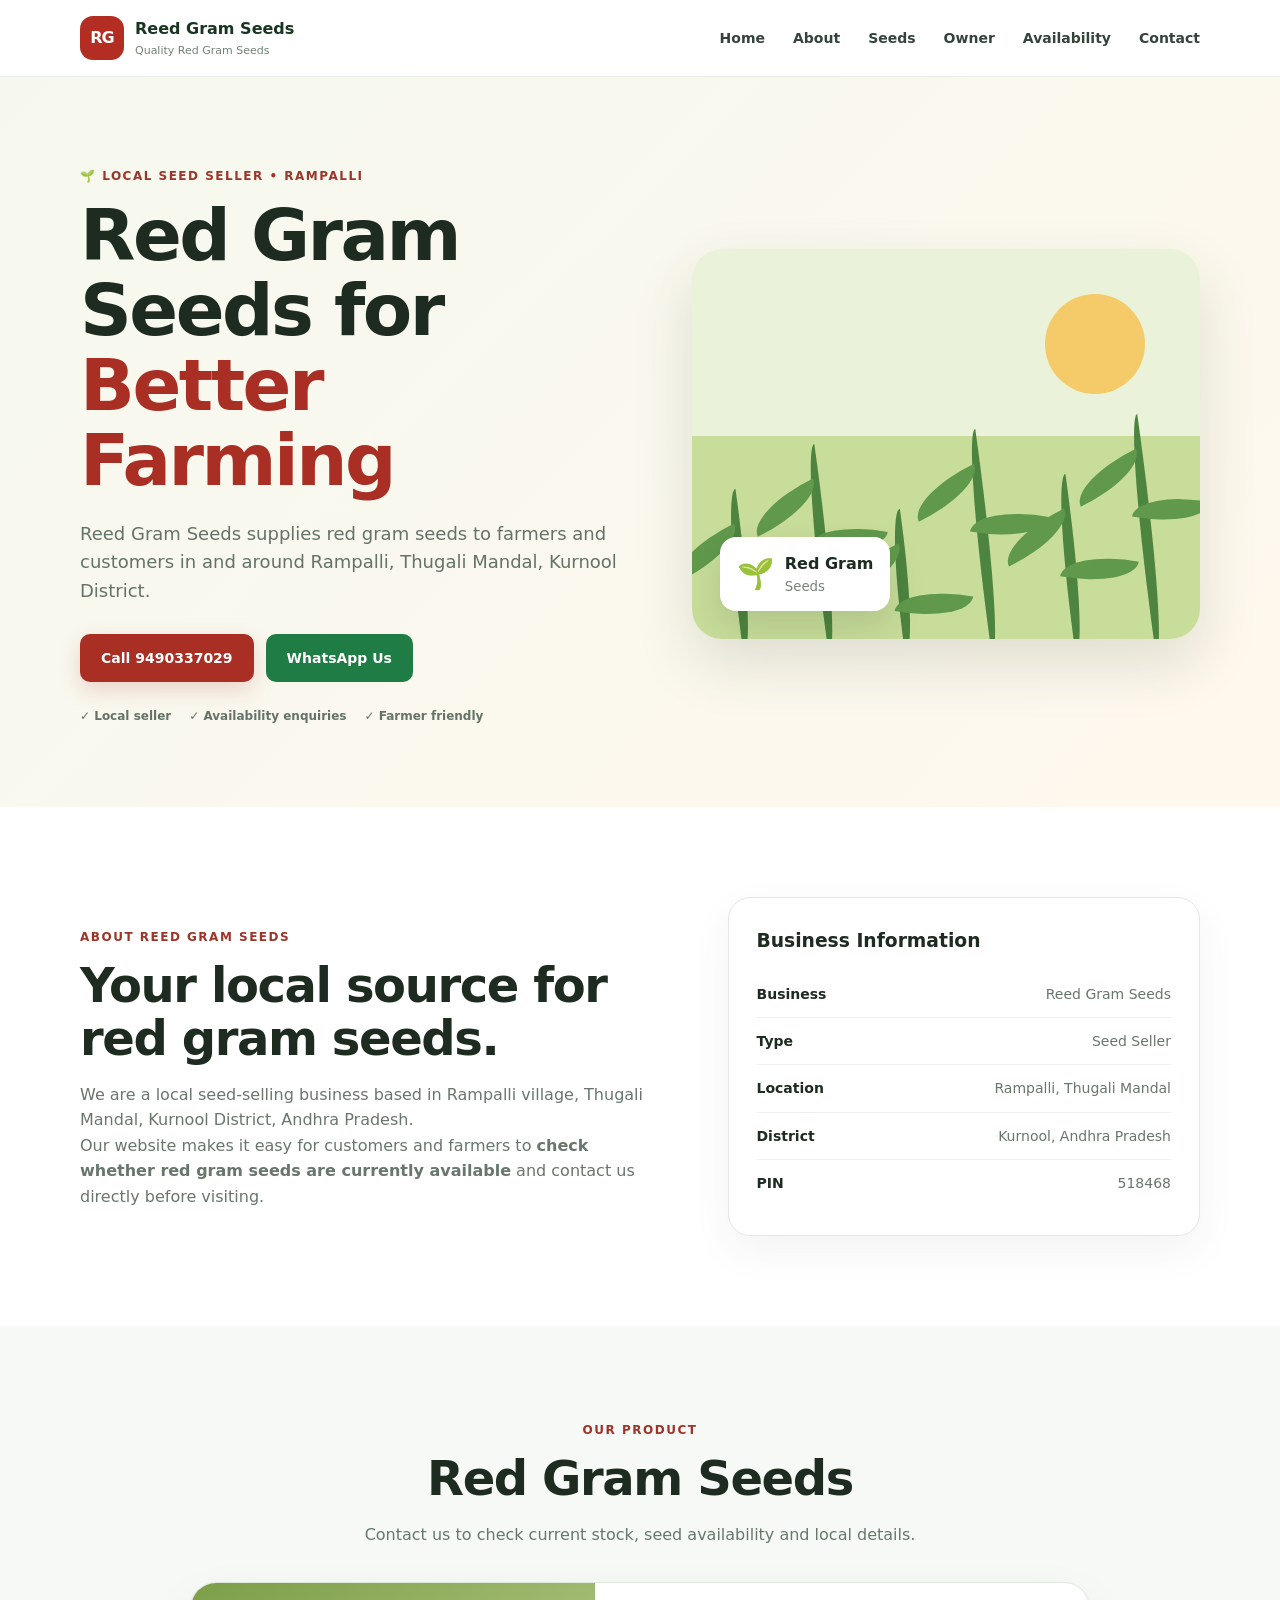
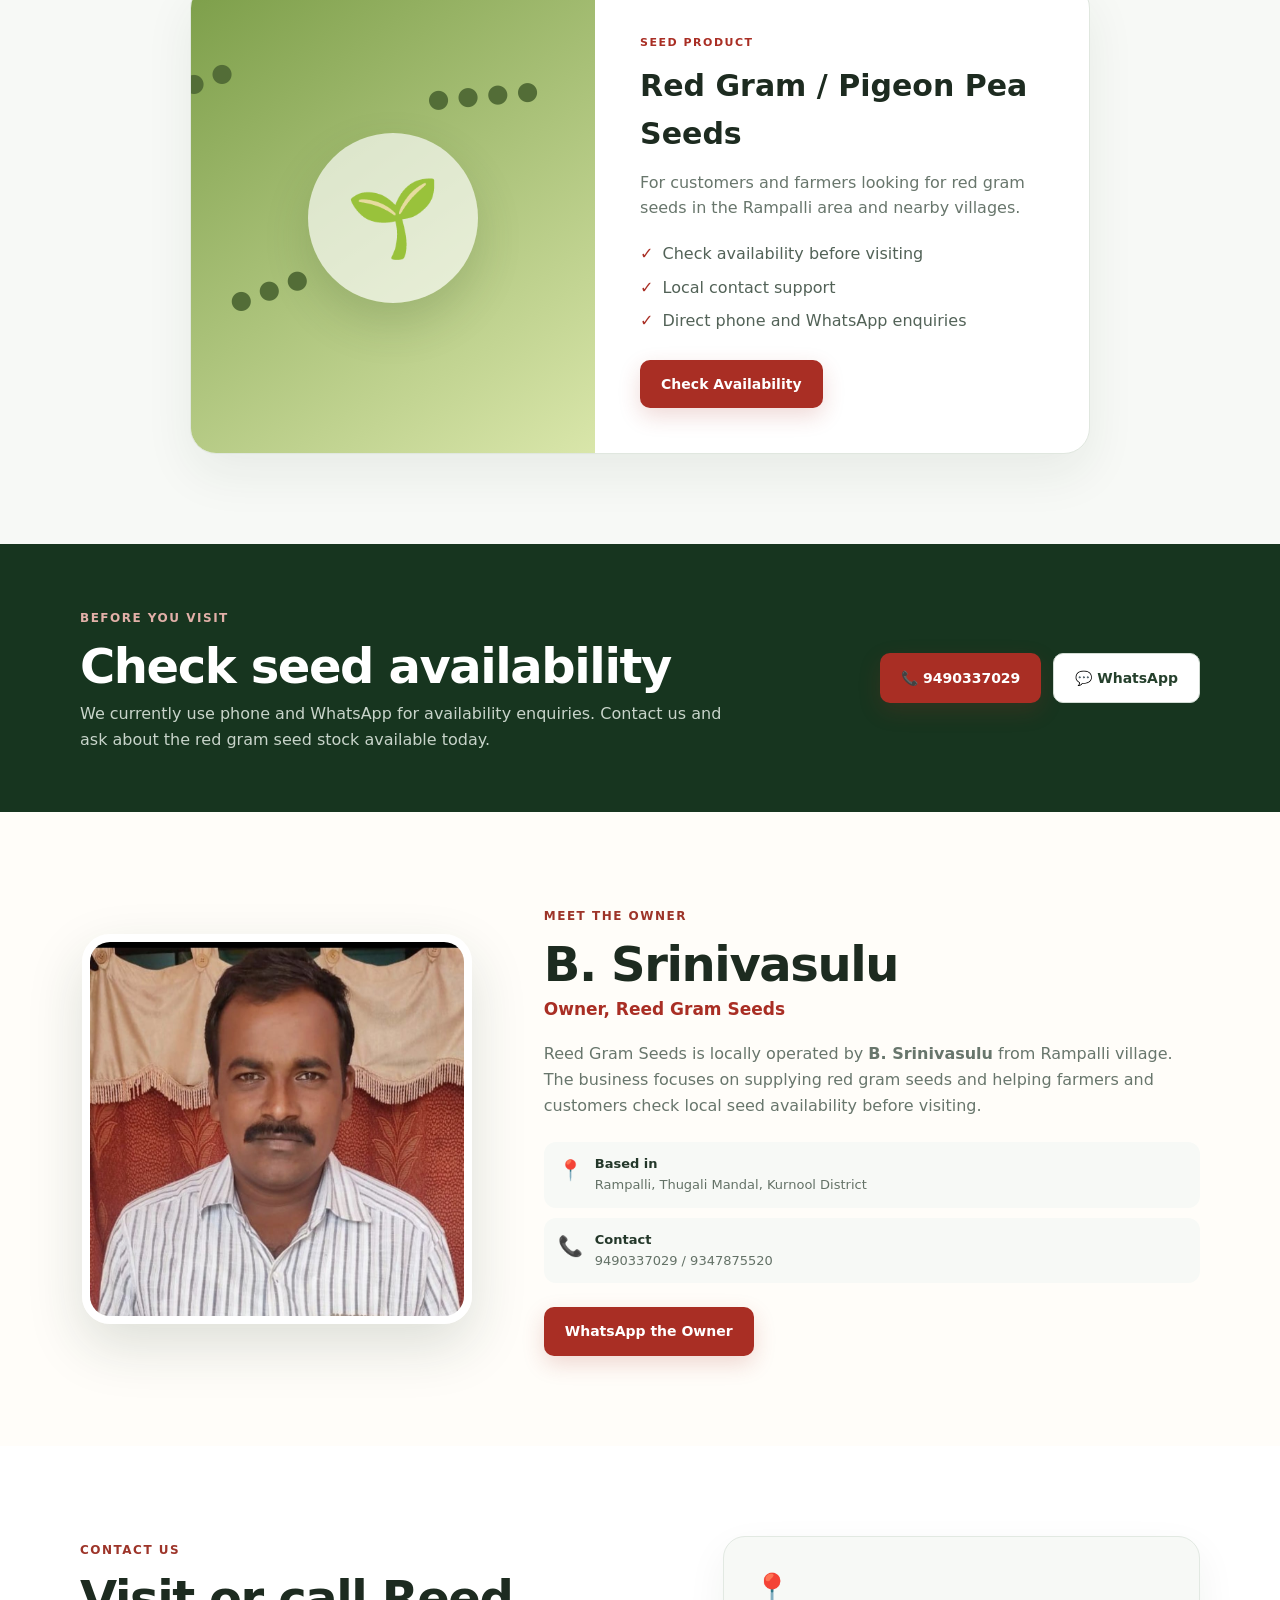
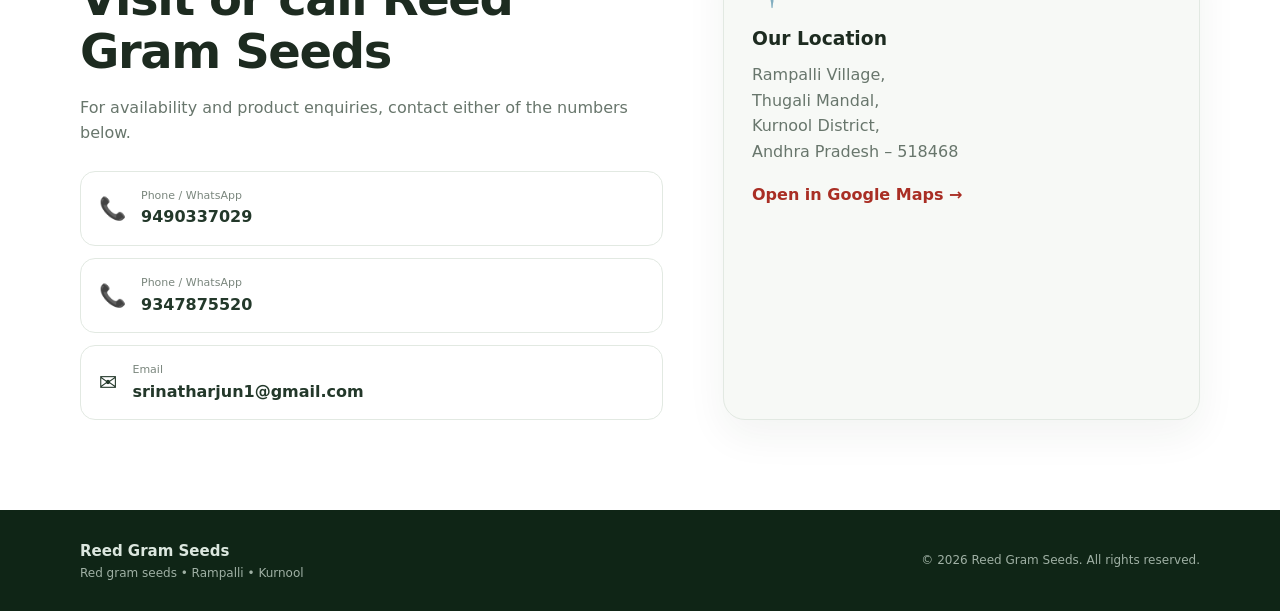
==== index.html @ 47453be3 "Initial commit: Reed Gram Seeds website with owner profile and contact details" ====
<!DOCTYPE html>
<html lang="en">
<head>
  <meta charset="UTF-8">
  <meta name="viewport" content="width=device-width, initial-scale=1.0">
  <meta name="description" content="Reed Gram Seeds - Red gram seed seller in Rampalli, Thugali Mandal, Kurnool District, Andhra Pradesh. Check seed availability and contact us.">
  <title>Reed Gram Seeds | Red Gram Seeds</title>
  <link rel="stylesheet" href="style.css">
</head>
<body>
  <header class="header">
    <div class="container nav">
      <a class="brand" href="#home" aria-label="Reed Gram Seeds home">
        <span class="brand-mark">RG</span>
        <span><strong>Reed Gram Seeds</strong><small>Quality Red Gram Seeds</small></span>
      </a>
      <button class="menu" aria-label="Open menu">☰</button>
      <nav>
        <a href="#home">Home</a>
        <a href="#about">About</a>
        <a href="#product">Seeds</a>
        <a href="#owner">Owner</a>
        <a href="#availability">Availability</a>
        <a href="#contact">Contact</a>
      </nav>
    </div>
  </header>

  <main>
    <section id="home" class="hero">
      <div class="container hero-grid">
        <div class="hero-copy">
          <span class="eyebrow">🌱 Local Seed Seller • Rampalli</span>
          <h1>Red Gram Seeds for <span>Better Farming</span></h1>
          <p>Reed Gram Seeds supplies red gram seeds to farmers and customers in and around Rampalli, Thugali Mandal, Kurnool District.</p>
          <div class="actions">
            <a class="btn primary" href="tel:+919490337029">Call 9490337029</a>
            <a class="btn whatsapp" href="https://wa.me/919490337029?text=Hello%20Reed%20Gram%20Seeds%2C%20I%20want%20to%20check%20red%20gram%20seed%20availability." target="_blank" rel="noopener">WhatsApp Us</a>
          </div>
          <div class="trust-row">
            <span>✓ Local seller</span>
            <span>✓ Availability enquiries</span>
            <span>✓ Farmer friendly</span>
          </div>
        </div>
        <div class="hero-art" aria-label="Red gram crop illustration">
          <div class="sun"></div>
          <div class="field">
            <span class="plant p1"></span><span class="plant p2"></span><span class="plant p3"></span>
            <span class="plant p4"></span><span class="plant p5"></span><span class="plant p6"></span>
          </div>
          <div class="seed-card">
            <span>🌱</span>
            <div><strong>Red Gram</strong><small>Seeds</small></div>
          </div>
        </div>
      </div>
    </section>

    <section id="about" class="section">
      <div class="container two-col">
        <div>
          <span class="eyebrow">About Reed Gram Seeds</span>
          <h2>Your local source for red gram seeds.</h2>
          <p>We are a local seed-selling business based in Rampalli village, Thugali Mandal, Kurnool District, Andhra Pradesh.</p>
          <p>Our website makes it easy for customers and farmers to <strong>check whether red gram seeds are currently available</strong> and contact us directly before visiting.</p>
        </div>
        <div class="info-card">
          <h3>Business Information</h3>
          <div class="info-line"><b>Business</b><span>Reed Gram Seeds</span></div>
          <div class="info-line"><b>Type</b><span>Seed Seller</span></div>
          <div class="info-line"><b>Location</b><span>Rampalli, Thugali Mandal</span></div>
          <div class="info-line"><b>District</b><span>Kurnool, Andhra Pradesh</span></div>
          <div class="info-line"><b>PIN</b><span>518468</span></div>
        </div>
      </div>
    </section>

    <section id="product" class="section light">
      <div class="container">
        <div class="section-heading">
          <span class="eyebrow">Our Product</span>
          <h2>Red Gram Seeds</h2>
          <p>Contact us to check current stock, seed availability and local details.</p>
        </div>
        <div class="product-card">
          <div class="product-visual">
            <div class="pods"><span>● ● ●</span><span>● ● ● ●</span><span>● ● ●</span></div>
            <div class="seed-orb">🌱</div>
          </div>
          <div class="product-copy">
            <span class="tag">SEED PRODUCT</span>
            <h3>Red Gram / Pigeon Pea Seeds</h3>
            <p>For customers and farmers looking for red gram seeds in the Rampalli area and nearby villages.</p>
            <ul>
              <li>Check availability before visiting</li>
              <li>Local contact support</li>
              <li>Direct phone and WhatsApp enquiries</li>
            </ul>
            <a class="btn primary" href="#availability">Check Availability</a>
          </div>
        </div>
      </div>
    </section>

    <section id="availability" class="section availability">
      <div class="container availability-box">
        <div>
          <span class="eyebrow">Before You Visit</span>
          <h2>Check seed availability</h2>
          <p>We currently use phone and WhatsApp for availability enquiries. Contact us and ask about the red gram seed stock available today.</p>
        </div>
        <div class="availability-actions">
          <a class="btn primary" href="tel:+919490337029">📞 9490337029</a>
          <a class="btn outline" href="https://wa.me/919490337029?text=Hello%20Reed%20Gram%20Seeds%2C%20please%20tell%20me%20the%20current%20red%20gram%20seed%20availability." target="_blank" rel="noopener">💬 WhatsApp</a>
        </div>
      </div>
    </section>


    <section id="owner" class="section owner-section">
      <div class="container owner-grid">
        <div class="owner-photo-wrap">
          <img src="owner-b-srinivasulu.jpeg" alt="B. Srinivasulu, Owner of Reed Gram Seeds" class="owner-photo">
        </div>
        <div class="owner-copy">
          <span class="eyebrow">Meet the Owner</span>
          <h2>B. Srinivasulu</h2>
          <h3>Owner, Reed Gram Seeds</h3>
          <p>Reed Gram Seeds is locally operated by <strong>B. Srinivasulu</strong> from Rampalli village. The business focuses on supplying red gram seeds and helping farmers and customers check local seed availability before visiting.</p>
          <div class="owner-details">
            <div><span>📍</span><p><strong>Based in</strong><br>Rampalli, Thugali Mandal, Kurnool District</p></div>
            <div><span>📞</span><p><strong>Contact</strong><br>9490337029 / 9347875520</p></div>
          </div>
          <a class="btn primary" href="https://wa.me/919490337029?text=Hello%20B.%20Srinivasulu%2C%20I%20want%20to%20ask%20about%20red%20gram%20seed%20availability." target="_blank" rel="noopener">WhatsApp the Owner</a>
        </div>
      </div>
    </section>

    <section id="contact" class="section">
      <div class="container contact-grid">
        <div>
          <span class="eyebrow">Contact Us</span>
          <h2>Visit or call Reed Gram Seeds</h2>
          <p>For availability and product enquiries, contact either of the numbers below.</p>
          <div class="contact-list">
            <a href="tel:+919490337029"><span>📞</span><div><small>Phone / WhatsApp</small><strong>9490337029</strong></div></a>
            <a href="tel:+919347875520"><span>📞</span><div><small>Phone / WhatsApp</small><strong>9347875520</strong></div></a>
            <a href="mailto:srinatharjun1@gmail.com"><span>✉️</span><div><small>Email</small><strong>srinatharjun1@gmail.com</strong></div></a>
          </div>
        </div>
        <div class="address-card">
          <div class="map-icon">📍</div>
          <h3>Our Location</h3>
          <p>Rampalli Village,<br>Thugali Mandal,<br>Kurnool District,<br>Andhra Pradesh – 518468</p>
          <a class="text-link" href="https://www.google.com/maps/search/?api=1&query=Rampalli%2C%20Thugali%20Mandal%2C%20Kurnool%2C%20Andhra%20Pradesh%20518468" target="_blank" rel="noopener">Open in Google Maps →</a>
        </div>
      </div>
    </section>
  </main>

  <footer>
    <div class="container footer">
      <div><strong>Reed Gram Seeds</strong><p>Red gram seeds • Rampalli • Kurnool</p></div>
      <p>© <span id="year"></span> Reed Gram Seeds. All rights reserved.</p>
    </div>
  </footer>

  <script src="script.js"></script>
</body>
</html>
---- style.css ----
*{box-sizing:border-box;margin:0;padding:0}html{scroll-behavior:smooth}body{font-family:Inter,system-ui,-apple-system,BlinkMacSystemFont,"Segoe UI",sans-serif;color:#1d2b20;background:#fff;line-height:1.6}.container{width:min(1120px,92%);margin:auto}.header{position:sticky;top:0;z-index:20;background:rgba(255,255,255,.95);backdrop-filter:blur(12px);border-bottom:1px solid #e9eee9}.nav{height:76px;display:flex;align-items:center;justify-content:space-between}.brand{display:flex;gap:11px;align-items:center;text-decoration:none;color:#17351f}.brand-mark{width:44px;height:44px;border-radius:13px;background:#b42d23;color:#fff;display:grid;place-items:center;font-weight:800;letter-spacing:-1px}.brand strong{display:block;font-size:16px}.brand small{display:block;color:#718075;font-size:11px}.nav nav{display:flex;gap:28px}.nav nav a{color:#34443a;text-decoration:none;font-size:14px;font-weight:600}.nav nav a:hover{color:#b42d23}.menu{display:none;border:0;background:none;font-size:25px}.hero{background:linear-gradient(135deg,#f6f8ef,#fff8ed);padding:85px 0 80px;overflow:hidden}.hero-grid{display:grid;grid-template-columns:1.05fr .95fr;gap:50px;align-items:center}.eyebrow{display:inline-block;text-transform:uppercase;letter-spacing:1.5px;font-size:12px;font-weight:800;color:#9d3429;margin-bottom:12px}.hero h1{font-size:clamp(42px,6vw,72px);line-height:1.04;letter-spacing:-2.5px;max-width:700px}.hero h1 span{color:#a92e24}.hero p{font-size:18px;color:#647267;max-width:620px;margin:22px 0 28px}.actions,.availability-actions{display:flex;gap:12px;flex-wrap:wrap}.btn{display:inline-flex;align-items:center;justify-content:center;padding:13px 21px;border-radius:10px;text-decoration:none;font-weight:800;font-size:14px;transition:.2s}.btn:hover{transform:translateY(-2px)}.primary{background:#a92e24;color:white;box-shadow:0 8px 22px rgba(169,46,36,.18)}.whatsapp{background:#207c45;color:#fff}.outline{border:1px solid #d2dbd3;color:#25402c;background:white}.trust-row{display:flex;gap:18px;flex-wrap:wrap;margin-top:25px;color:#647267;font-size:12px;font-weight:700}.hero-art{height:390px;border-radius:30px;background:linear-gradient(#eaf3d9 0 48%,#c8dd9a 48% 100%);position:relative;overflow:hidden;box-shadow:0 25px 60px rgba(42,65,32,.14)}.sun{position:absolute;width:100px;height:100px;border-radius:50%;background:#f5c75d;right:55px;top:45px;opacity:.9}.field{position:absolute;bottom:0;left:0;right:0;height:58%;overflow:hidden}.plant{position:absolute;bottom:-15px;width:15px;height:180px;background:#4d843f;border-radius:100% 0 100% 0;transform:rotate(-8deg)}.plant:before,.plant:after{content:"";position:absolute;width:75px;height:28px;background:#60994c;border-radius:100% 0 100% 0}.plant:before{left:-60px;top:45px;transform:rotate(-18deg)}.plant:after{right:-58px;top:85px;transform:rotate(18deg)}.p1{left:8%;height:165px}.p2{left:24%;height:210px}.p3{left:40%;height:145px}.p4{left:56%;height:225px}.p5{left:73%;height:180px}.p6{left:88%;height:240px}.seed-card{position:absolute;left:28px;bottom:28px;background:#fff;padding:13px 17px;border-radius:16px;display:flex;align-items:center;gap:11px;box-shadow:0 15px 35px rgba(20,45,25,.14)}.seed-card span{font-size:30px}.seed-card strong,.seed-card small{display:block}.seed-card small{color:#77837a}.section{padding:90px 0}.light{background:#f7f9f6}.two-col{display:grid;grid-template-columns:1.1fr .9fr;gap:70px;align-items:center}.section h2{font-size:clamp(32px,4vw,48px);line-height:1.1;letter-spacing:-1.4px;margin-bottom:17px}.section p{color:#68766c}.info-card,.address-card{border:1px solid #e2e9e2;border-radius:22px;padding:28px;background:#fff;box-shadow:0 15px 40px rgba(30,55,34,.06)}.info-card h3{margin-bottom:15px}.info-line{display:flex;justify-content:space-between;gap:20px;padding:12px 0;border-bottom:1px solid #edf1ed;font-size:14px}.info-line:last-child{border-bottom:0}.info-line span{color:#68766c;text-align:right}.section-heading{text-align:center;max-width:650px;margin:0 auto 35px}.product-card{display:grid;grid-template-columns:.9fr 1.1fr;max-width:900px;margin:auto;border:1px solid #e0e7df;border-radius:26px;overflow:hidden;background:#fff;box-shadow:0 20px 50px rgba(30,55,34,.07)}.product-visual{min-height:360px;background:linear-gradient(145deg,#7c9e49,#d9e6aa);position:relative;display:flex;align-items:center;justify-content:center}.seed-orb{width:170px;height:170px;border-radius:50%;display:grid;place-items:center;font-size:76px;background:rgba(255,255,255,.65);box-shadow:0 20px 45px rgba(49,77,31,.18)}.pods{position:absolute;inset:20px;display:flex;flex-direction:column;gap:70px;color:#536d37;font-size:25px;transform:rotate(-20deg)}.pods span:nth-child(2){align-self:flex-end;transform:rotate(15deg)}.product-copy{padding:45px}.tag{font-size:11px;letter-spacing:1.5px;font-weight:800;color:#a92e24}.product-copy h3{font-size:30px;margin:8px 0 12px}.product-copy ul{list-style:none;margin:20px 0 26px;color:#526257}.product-copy li{margin:8px 0}.product-copy li:before{content:"✓";color:#a92e24;font-weight:900;margin-right:9px}.availability{padding:60px 0;background:#17351f;color:white}.availability-box{display:flex;justify-content:space-between;gap:30px;align-items:center}.availability h2{margin-bottom:8px}.availability p{color:#c8d4ca;max-width:650px}.availability .eyebrow{color:#e2b0a8}.contact-grid{display:grid;grid-template-columns:1.1fr .9fr;gap:60px}.contact-list{margin-top:25px;display:grid;gap:12px}.contact-list a{display:flex;gap:15px;align-items:center;padding:15px 18px;border:1px solid #e2e9e2;border-radius:15px;text-decoration:none;color:#23382a;background:#fff}.contact-list a span{font-size:22px}.contact-list small,.contact-list strong{display:block}.contact-list small{color:#7a867d;font-size:11px}.address-card{background:#f7f9f6}.map-icon{font-size:32px}.address-card h3{margin:8px 0}.text-link{display:inline-block;margin-top:18px;color:#a92e24;font-weight:800;text-decoration:none}footer{background:#0f2516;color:#dce7df;padding:28px 0}.footer{display:flex;justify-content:space-between;gap:20px;align-items:center}.footer p{color:#9fb0a4;font-size:12px}.footer strong{font-size:15px}@media(max-width:800px){.nav nav{display:none}.menu{display:block}.hero{padding:55px 0}.hero-grid,.two-col,.product-card,.contact-grid{grid-template-columns:1fr}.hero-art{height:310px}.product-visual{min-height:280px}.availability-box,.footer{flex-direction:column;align-items:flex-start}.section{padding:65px 0}.hero h1{letter-spacing:-1.5px}.product-copy{padding:30px}.info-card{margin-top:10px}}
.owner-section{background:#fffdf9}.owner-grid{display:grid;grid-template-columns:.75fr 1.25fr;gap:70px;align-items:center}.owner-photo-wrap{display:flex;justify-content:center}.owner-photo{width:min(390px,100%);aspect-ratio:1/1;object-fit:cover;object-position:center 28%;border-radius:28px;box-shadow:0 22px 55px rgba(30,55,34,.15);border:8px solid #fff}.owner-copy h2{margin-bottom:5px}.owner-copy h3{color:#a92e24;font-size:17px;margin-bottom:18px}.owner-details{display:grid;gap:10px;margin:24px 0}.owner-details>div{display:flex;gap:12px;align-items:flex-start;padding:12px 14px;background:#f7f9f6;border-radius:12px}.owner-details span{font-size:20px}.owner-details p{font-size:13px;color:#647267}.owner-details strong{color:#24382a}@media(max-width:800px){.owner-grid{grid-template-columns:1fr;gap:35px}.owner-photo{width:min(330px,100%)}}
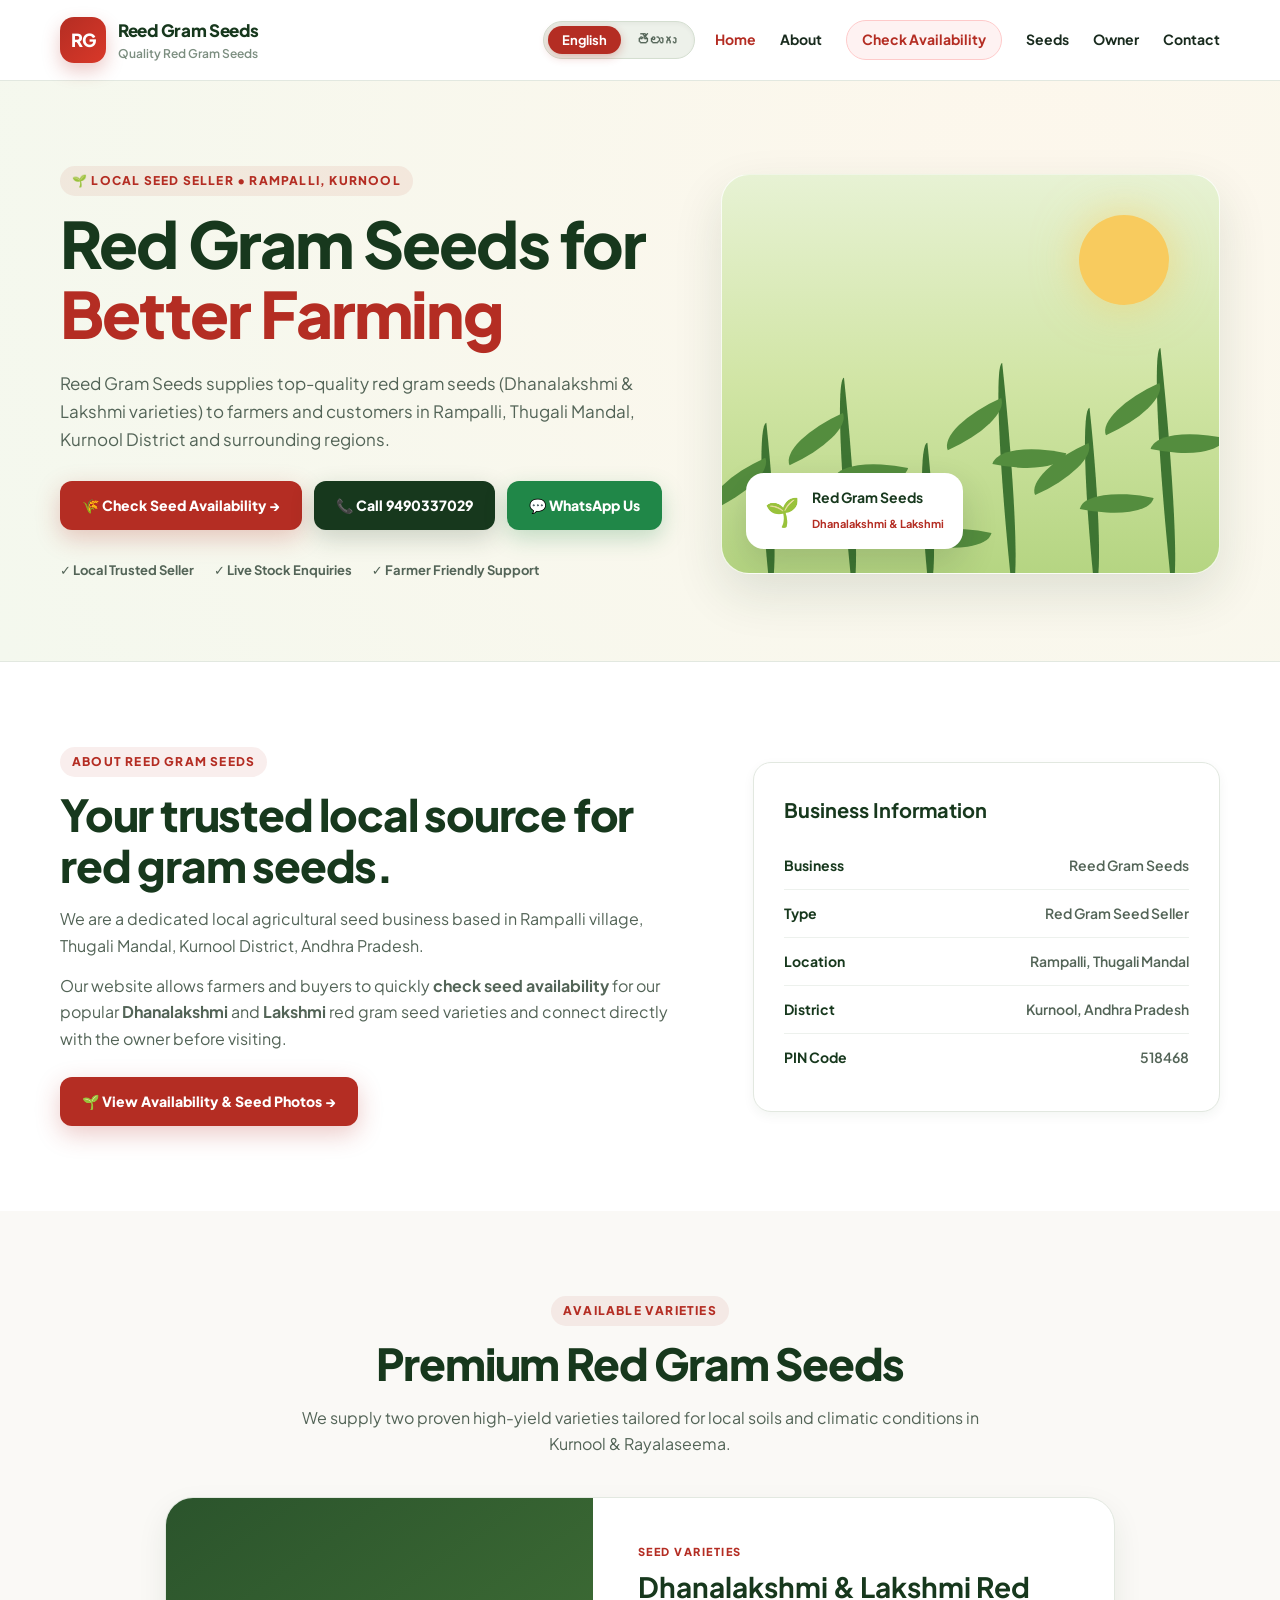
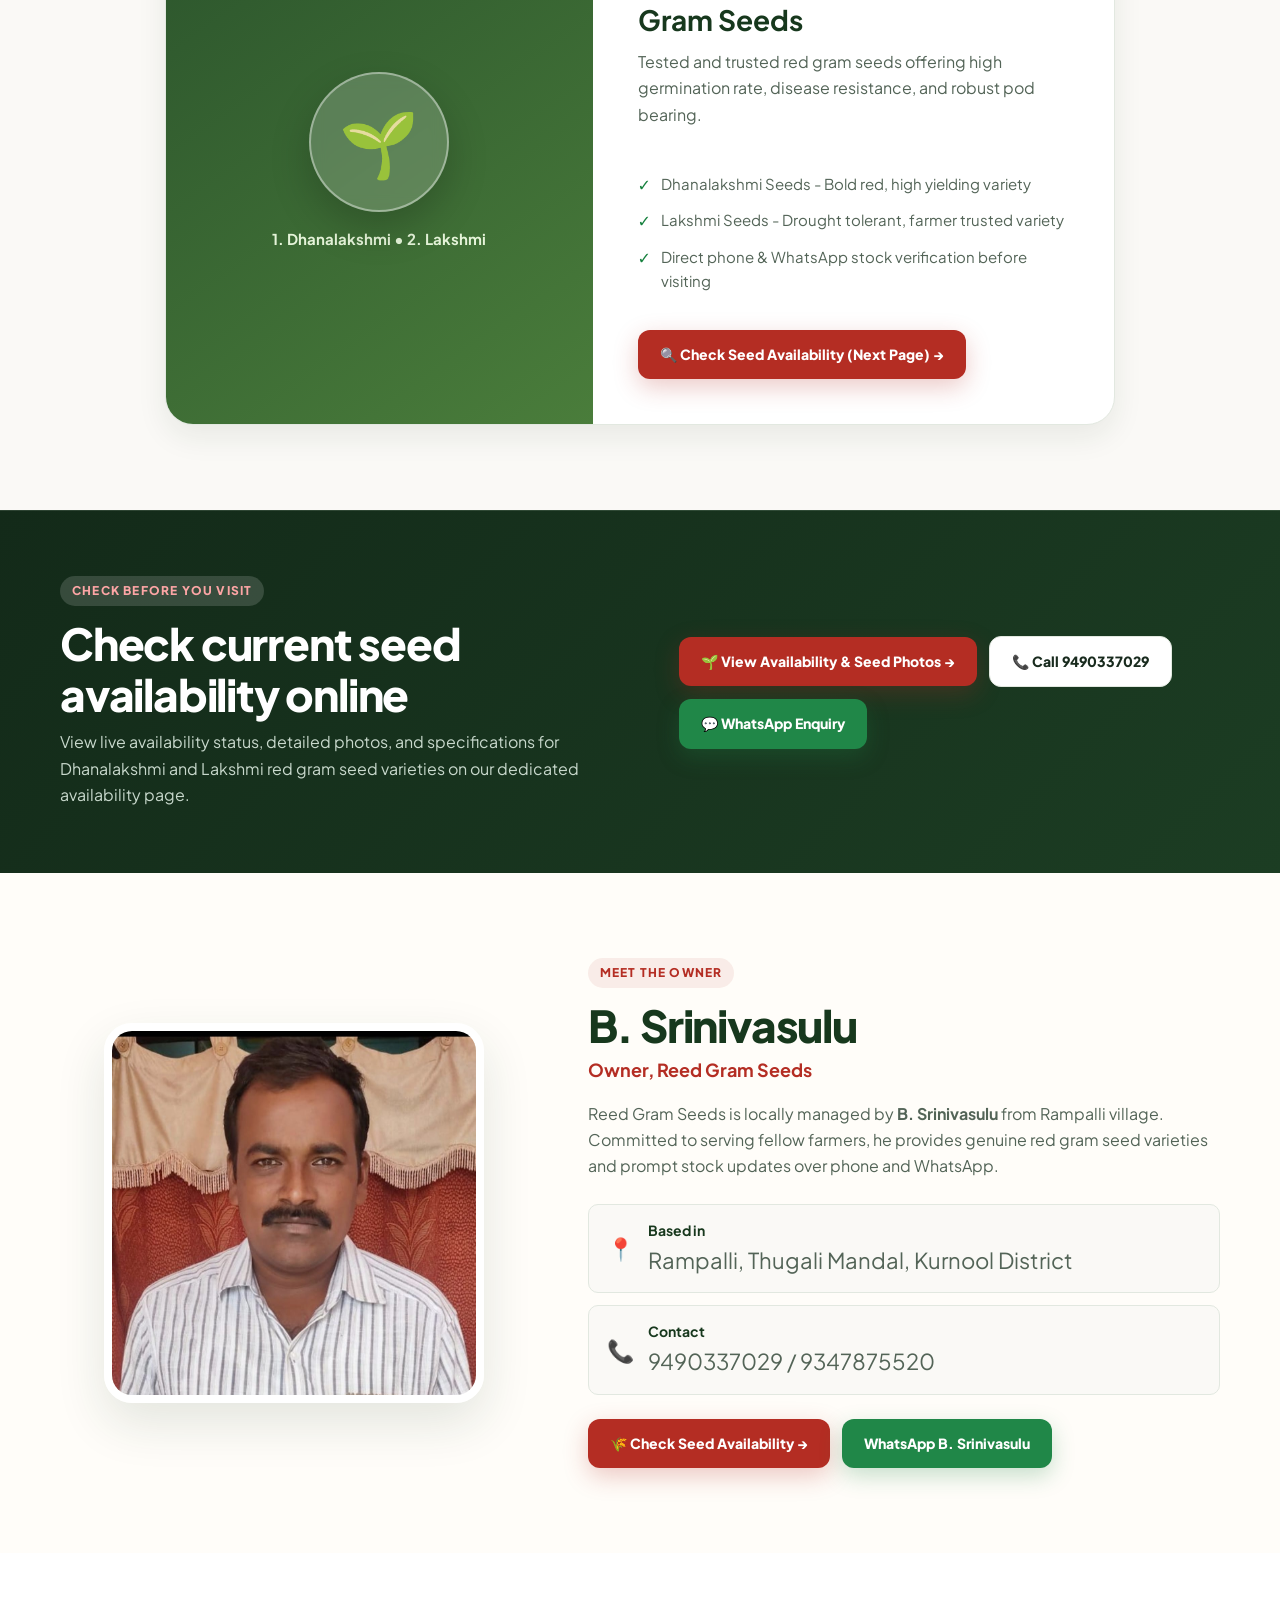
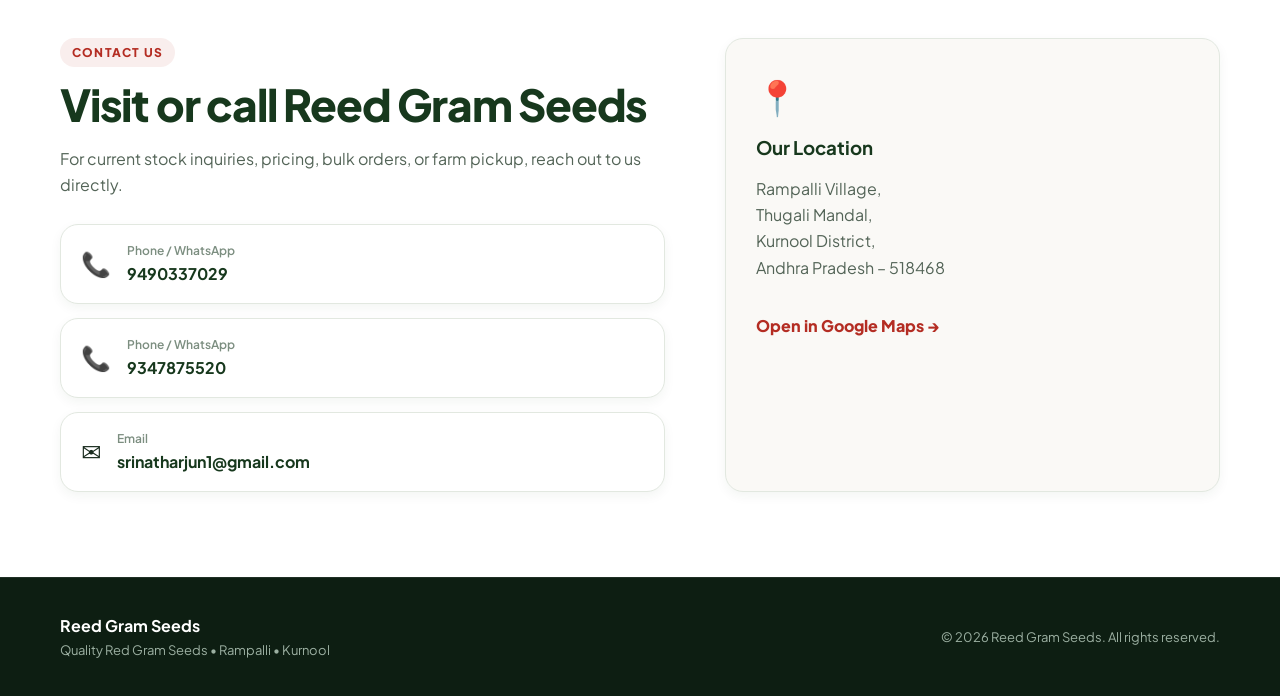
==== commit 370fb3d8: "Add dual language (English and Telugu) and Check Availability page with Dhanalakshmi & Lakshmi seed " ====
--- a/index.html
+++ b/index.html
@@ -3,44 +3,62 @@
 <head>
   <meta charset="UTF-8">
   <meta name="viewport" content="width=device-width, initial-scale=1.0">
-  <meta name="description" content="Reed Gram Seeds - Red gram seed seller in Rampalli, Thugali Mandal, Kurnool District, Andhra Pradesh. Check seed availability and contact us.">
-  <title>Reed Gram Seeds | Red Gram Seeds</title>
+  <meta name="description" content="Reed Gram Seeds - Red gram seed seller in Rampalli, Thugali Mandal, Kurnool District, Andhra Pradesh. Check seed availability for Dhanalakshmi and Lakshmi varieties and contact us.">
+  <title>Reed Gram Seeds | Quality Red Gram Seeds in Rampalli, Kurnool</title>
+  <link rel="preconnect" href="https://fonts.googleapis.com">
+  <link rel="preconnect" href="https://fonts.gstatic.com" crossorigin>
+  <link href="https://fonts.googleapis.com/css2?family=Noto+Sans+Telugu:wght@400;500;600;700;800&family=Plus+Jakarta+Sans:wght@400;500;600;700;800&display=swap" rel="stylesheet">
   <link rel="stylesheet" href="style.css">
 </head>
 <body>
   <header class="header">
     <div class="container nav">
-      <a class="brand" href="#home" aria-label="Reed Gram Seeds home">
+      <a class="brand" href="index.html" aria-label="Reed Gram Seeds home">
         <span class="brand-mark">RG</span>
-        <span><strong>Reed Gram Seeds</strong><small>Quality Red Gram Seeds</small></span>
+        <span>
+          <strong>Reed Gram Seeds</strong>
+          <small data-i18n="nav.brandSub">Quality Red Gram Seeds</small>
+        </span>
       </a>
-      <button class="menu" aria-label="Open menu">☰</button>
-      <nav>
-        <a href="#home">Home</a>
-        <a href="#about">About</a>
-        <a href="#product">Seeds</a>
-        <a href="#owner">Owner</a>
-        <a href="#availability">Availability</a>
-        <a href="#contact">Contact</a>
-      </nav>
+
+      <div class="nav-right">
+        <!-- Dual Language Switcher: 1. English, 2. Telugu -->
+        <div class="lang-switcher" role="group" aria-label="Language Selector">
+          <button type="button" class="lang-btn active" data-lang="en" aria-pressed="true">English</button>
+          <button type="button" class="lang-btn" data-lang="te" aria-pressed="false">తెలుగు</button>
+        </div>
+
+        <button class="menu" aria-label="Open menu" aria-expanded="false">☰</button>
+
+        <nav>
+          <a href="index.html#home" class="active" data-i18n="nav.home">Home</a>
+          <a href="index.html#about" data-i18n="nav.about">About</a>
+          <a href="availability.html" class="nav-avail-highlight" data-i18n="nav.availability">Check Availability ✨</a>
+          <a href="index.html#product" data-i18n="nav.seeds">Seeds</a>
+          <a href="index.html#owner" data-i18n="nav.owner">Owner</a>
+          <a href="index.html#contact" data-i18n="nav.contact">Contact</a>
+        </nav>
+      </div>
     </div>
   </header>
 
   <main>
+    <!-- Hero Section -->
     <section id="home" class="hero">
       <div class="container hero-grid">
         <div class="hero-copy">
-          <span class="eyebrow">🌱 Local Seed Seller • Rampalli</span>
-          <h1>Red Gram Seeds for <span>Better Farming</span></h1>
-          <p>Reed Gram Seeds supplies red gram seeds to farmers and customers in and around Rampalli, Thugali Mandal, Kurnool District.</p>
+          <span class="eyebrow" data-i18n="hero.eyebrow">🌱 Local Seed Seller • Rampalli, Kurnool</span>
+          <h1 data-i18n="hero.title">Red Gram Seeds for <span>Better Farming</span></h1>
+          <p data-i18n="hero.desc">Reed Gram Seeds supplies top-quality red gram seeds (Dhanalakshmi & Lakshmi varieties) to farmers and customers in Rampalli, Thugali Mandal, Kurnool District and surrounding regions.</p>
           <div class="actions">
-            <a class="btn primary" href="tel:+919490337029">Call 9490337029</a>
-            <a class="btn whatsapp" href="https://wa.me/919490337029?text=Hello%20Reed%20Gram%20Seeds%2C%20I%20want%20to%20check%20red%20gram%20seed%20availability." target="_blank" rel="noopener">WhatsApp Us</a>
+            <a class="btn primary" href="availability.html" data-i18n="hero.checkBtn">🌾 Check Seed Availability →</a>
+            <a class="btn secondary" href="tel:+919490337029" data-i18n="hero.callBtn">📞 Call 9490337029</a>
+            <a class="btn whatsapp wa-general-link" href="https://wa.me/919490337029?text=Hello%20Reed%20Gram%20Seeds%2C%20I%20want%20to%20check%20red%20gram%20seed%20availability." target="_blank" rel="noopener" data-i18n="hero.whatsappBtn">💬 WhatsApp Us</a>
           </div>
           <div class="trust-row">
-            <span>✓ Local seller</span>
-            <span>✓ Availability enquiries</span>
-            <span>✓ Farmer friendly</span>
+            <span data-i18n="hero.trust1">✓ Local Trusted Seller</span>
+            <span data-i18n="hero.trust2">✓ Live Stock Enquiries</span>
+            <span data-i18n="hero.trust3">✓ Farmer Friendly Support</span>
           </div>
         </div>
         <div class="hero-art" aria-label="Red gram crop illustration">
@@ -51,109 +69,149 @@
           </div>
           <div class="seed-card">
             <span>🌱</span>
-            <div><strong>Red Gram</strong><small>Seeds</small></div>
-          </div>
-        </div>
-      </div>
-    </section>
-
+            <div>
+              <strong data-i18n="hero.badgeTitle">Red Gram Seeds</strong>
+              <small data-i18n="hero.badgeSub">Dhanalakshmi & Lakshmi</small>
+            </div>
+          </div>
+        </div>
+      </div>
+    </section>
+
+    <!-- About Section -->
     <section id="about" class="section">
       <div class="container two-col">
         <div>
-          <span class="eyebrow">About Reed Gram Seeds</span>
-          <h2>Your local source for red gram seeds.</h2>
-          <p>We are a local seed-selling business based in Rampalli village, Thugali Mandal, Kurnool District, Andhra Pradesh.</p>
-          <p>Our website makes it easy for customers and farmers to <strong>check whether red gram seeds are currently available</strong> and contact us directly before visiting.</p>
+          <span class="eyebrow" data-i18n="about.eyebrow">About Reed Gram Seeds</span>
+          <h2 data-i18n="about.title">Your trusted local source for red gram seeds.</h2>
+          <p data-i18n="about.p1">We are a dedicated local agricultural seed business based in Rampalli village, Thugali Mandal, Kurnool District, Andhra Pradesh.</p>
+          <p data-i18n="about.p2">Our website allows farmers and buyers to quickly <strong>check seed availability</strong> for our popular <strong>Dhanalakshmi</strong> and <strong>Lakshmi</strong> red gram seed varieties and connect directly with the owner before visiting.</p>
+          <div style="margin-top: 25px;">
+            <a class="btn primary" href="availability.html" data-i18n="availSec.openBtn">🌱 View Availability & Seed Photos →</a>
+          </div>
         </div>
         <div class="info-card">
-          <h3>Business Information</h3>
-          <div class="info-line"><b>Business</b><span>Reed Gram Seeds</span></div>
-          <div class="info-line"><b>Type</b><span>Seed Seller</span></div>
-          <div class="info-line"><b>Location</b><span>Rampalli, Thugali Mandal</span></div>
-          <div class="info-line"><b>District</b><span>Kurnool, Andhra Pradesh</span></div>
-          <div class="info-line"><b>PIN</b><span>518468</span></div>
-        </div>
-      </div>
-    </section>
-
+          <h3 data-i18n="about.cardTitle">Business Information</h3>
+          <div class="info-line"><b data-i18n="about.bizLabel">Business</b><span data-i18n="about.bizVal">Reed Gram Seeds</span></div>
+          <div class="info-line"><b data-i18n="about.typeLabel">Type</b><span data-i18n="about.typeVal">Red Gram Seed Seller</span></div>
+          <div class="info-line"><b data-i18n="about.locLabel">Location</b><span data-i18n="about.locVal">Rampalli, Thugali Mandal</span></div>
+          <div class="info-line"><b data-i18n="about.distLabel">District</b><span data-i18n="about.distVal">Kurnool, Andhra Pradesh</span></div>
+          <div class="info-line"><b data-i18n="about.pinLabel">PIN Code</b><span data-i18n="about.pinVal">518468</span></div>
+        </div>
+      </div>
+    </section>
+
+    <!-- Products Section -->
     <section id="product" class="section light">
       <div class="container">
         <div class="section-heading">
-          <span class="eyebrow">Our Product</span>
-          <h2>Red Gram Seeds</h2>
-          <p>Contact us to check current stock, seed availability and local details.</p>
+          <span class="eyebrow" data-i18n="product.eyebrow">Available Varieties</span>
+          <h2 data-i18n="product.title">Premium Red Gram Seeds</h2>
+          <p data-i18n="product.desc">We supply two proven high-yield varieties tailored for local soils and climatic conditions in Kurnool & Rayalaseema.</p>
         </div>
         <div class="product-card">
           <div class="product-visual">
-            <div class="pods"><span>● ● ●</span><span>● ● ● ●</span><span>● ● ●</span></div>
             <div class="seed-orb">🌱</div>
+            <div class="product-visual-text">1. Dhanalakshmi &bull; 2. Lakshmi</div>
           </div>
           <div class="product-copy">
-            <span class="tag">SEED PRODUCT</span>
-            <h3>Red Gram / Pigeon Pea Seeds</h3>
-            <p>For customers and farmers looking for red gram seeds in the Rampalli area and nearby villages.</p>
+            <span class="tag" data-i18n="product.tag">SEED VARIETIES</span>
+            <h3 data-i18n="product.cardTitle">Dhanalakshmi & Lakshmi Red Gram Seeds</h3>
+            <p data-i18n="product.cardDesc">Tested and trusted red gram seeds offering high germination rate, disease resistance, and robust pod bearing.</p>
             <ul>
-              <li>Check availability before visiting</li>
-              <li>Local contact support</li>
-              <li>Direct phone and WhatsApp enquiries</li>
+              <li data-i18n="product.li1">Dhanalakshmi Seeds - Bold red, high yielding variety</li>
+              <li data-i18n="product.li2">Lakshmi Seeds - Drought tolerant, farmer trusted variety</li>
+              <li data-i18n="product.li3">Direct phone & WhatsApp stock verification before visiting</li>
             </ul>
-            <a class="btn primary" href="#availability">Check Availability</a>
-          </div>
-        </div>
-      </div>
-    </section>
-
+            <div style="display: flex; gap: 12px; flex-wrap: wrap;">
+              <a class="btn primary" href="availability.html" data-i18n="product.checkBtn">🔍 Check Seed Availability (Next Page) →</a>
+            </div>
+          </div>
+        </div>
+      </div>
+    </section>
+
+    <!-- Availability CTA Banner Section -->
     <section id="availability" class="section availability">
       <div class="container availability-box">
         <div>
-          <span class="eyebrow">Before You Visit</span>
-          <h2>Check seed availability</h2>
-          <p>We currently use phone and WhatsApp for availability enquiries. Contact us and ask about the red gram seed stock available today.</p>
+          <span class="eyebrow" data-i18n="availSec.eyebrow">Check Before You Visit</span>
+          <h2 data-i18n="availSec.title">Check current seed availability online</h2>
+          <p data-i18n="availSec.desc">View live availability status, detailed photos, and specifications for Dhanalakshmi and Lakshmi red gram seed varieties on our dedicated availability page.</p>
         </div>
         <div class="availability-actions">
-          <a class="btn primary" href="tel:+919490337029">📞 9490337029</a>
-          <a class="btn outline" href="https://wa.me/919490337029?text=Hello%20Reed%20Gram%20Seeds%2C%20please%20tell%20me%20the%20current%20red%20gram%20seed%20availability." target="_blank" rel="noopener">💬 WhatsApp</a>
-        </div>
-      </div>
-    </section>
-
-
+          <a class="btn primary" href="availability.html" data-i18n="availSec.openBtn">🌱 View Availability & Seed Photos →</a>
+          <a class="btn outline" href="tel:+919490337029" data-i18n="availSec.callBtn">📞 Call 9490337029</a>
+          <a class="btn whatsapp wa-general-link" href="https://wa.me/919490337029" target="_blank" rel="noopener" data-i18n="availSec.waBtn">💬 WhatsApp Enquiry</a>
+        </div>
+      </div>
+    </section>
+
+    <!-- Owner Section -->
     <section id="owner" class="section owner-section">
       <div class="container owner-grid">
         <div class="owner-photo-wrap">
           <img src="owner-b-srinivasulu.jpeg" alt="B. Srinivasulu, Owner of Reed Gram Seeds" class="owner-photo">
         </div>
         <div class="owner-copy">
-          <span class="eyebrow">Meet the Owner</span>
-          <h2>B. Srinivasulu</h2>
-          <h3>Owner, Reed Gram Seeds</h3>
-          <p>Reed Gram Seeds is locally operated by <strong>B. Srinivasulu</strong> from Rampalli village. The business focuses on supplying red gram seeds and helping farmers and customers check local seed availability before visiting.</p>
+          <span class="eyebrow" data-i18n="owner.eyebrow">Meet the Owner</span>
+          <h2 data-i18n="owner.name">B. Srinivasulu</h2>
+          <h3 data-i18n="owner.role">Owner, Reed Gram Seeds</h3>
+          <p data-i18n="owner.bio">Reed Gram Seeds is locally managed by <strong>B. Srinivasulu</strong> from Rampalli village. Committed to serving fellow farmers, he provides genuine red gram seed varieties and prompt stock updates over phone and WhatsApp.</p>
           <div class="owner-details">
-            <div><span>📍</span><p><strong>Based in</strong><br>Rampalli, Thugali Mandal, Kurnool District</p></div>
-            <div><span>📞</span><p><strong>Contact</strong><br>9490337029 / 9347875520</p></div>
-          </div>
-          <a class="btn primary" href="https://wa.me/919490337029?text=Hello%20B.%20Srinivasulu%2C%20I%20want%20to%20ask%20about%20red%20gram%20seed%20availability." target="_blank" rel="noopener">WhatsApp the Owner</a>
-        </div>
-      </div>
-    </section>
-
+            <div>
+              <span>📍</span>
+              <p><strong data-i18n="owner.locLabel">Based in</strong><br><span data-i18n="owner.locVal">Rampalli, Thugali Mandal, Kurnool District</span></p>
+            </div>
+            <div>
+              <span>📞</span>
+              <p><strong data-i18n="owner.contactLabel">Contact</strong><br><span data-i18n="owner.contactVal">9490337029 / 9347875520</span></p>
+            </div>
+          </div>
+          <div style="display: flex; gap: 12px; flex-wrap: wrap;">
+            <a class="btn primary" href="availability.html" data-i18n="hero.checkBtn">🌾 Check Seed Availability →</a>
+            <a class="btn whatsapp wa-general-link" href="https://wa.me/919490337029" target="_blank" rel="noopener" data-i18n="owner.waBtn">WhatsApp B. Srinivasulu</a>
+          </div>
+        </div>
+      </div>
+    </section>
+
+    <!-- Contact Section -->
     <section id="contact" class="section">
       <div class="container contact-grid">
         <div>
-          <span class="eyebrow">Contact Us</span>
-          <h2>Visit or call Reed Gram Seeds</h2>
-          <p>For availability and product enquiries, contact either of the numbers below.</p>
+          <span class="eyebrow" data-i18n="contact.eyebrow">Contact Us</span>
+          <h2 data-i18n="contact.title">Visit or call Reed Gram Seeds</h2>
+          <p data-i18n="contact.desc">For current stock inquiries, pricing, bulk orders, or farm pickup, reach out to us directly.</p>
           <div class="contact-list">
-            <a href="tel:+919490337029"><span>📞</span><div><small>Phone / WhatsApp</small><strong>9490337029</strong></div></a>
-            <a href="tel:+919347875520"><span>📞</span><div><small>Phone / WhatsApp</small><strong>9347875520</strong></div></a>
-            <a href="mailto:srinatharjun1@gmail.com"><span>✉️</span><div><small>Email</small><strong>srinatharjun1@gmail.com</strong></div></a>
+            <a href="tel:+919490337029">
+              <span>📞</span>
+              <div>
+                <small data-i18n="contact.phoneSub">Phone / WhatsApp</small>
+                <strong>9490337029</strong>
+              </div>
+            </a>
+            <a href="tel:+919347875520">
+              <span>📞</span>
+              <div>
+                <small data-i18n="contact.phoneSub">Phone / WhatsApp</small>
+                <strong>9347875520</strong>
+              </div>
+            </a>
+            <a href="mailto:srinatharjun1@gmail.com">
+              <span>✉️</span>
+              <div>
+                <small data-i18n="contact.emailSub">Email</small>
+                <strong>srinatharjun1@gmail.com</strong>
+              </div>
+            </a>
           </div>
         </div>
         <div class="address-card">
           <div class="map-icon">📍</div>
-          <h3>Our Location</h3>
-          <p>Rampalli Village,<br>Thugali Mandal,<br>Kurnool District,<br>Andhra Pradesh – 518468</p>
-          <a class="text-link" href="https://www.google.com/maps/search/?api=1&query=Rampalli%2C%20Thugali%20Mandal%2C%20Kurnool%2C%20Andhra%20Pradesh%20518468" target="_blank" rel="noopener">Open in Google Maps →</a>
+          <h3 data-i18n="contact.locTitle">Our Location</h3>
+          <p data-i18n="contact.address">Rampalli Village,<br>Thugali Mandal,<br>Kurnool District,<br>Andhra Pradesh – 518468</p>
+          <a class="text-link" href="https://www.google.com/maps/search/?api=1&query=Rampalli%2C%20Thugali%20Mandal%2C%20Kurnool%2C%20Andhra%20Pradesh%20518468" target="_blank" rel="noopener" data-i18n="contact.mapLink">Open in Google Maps →</a>
         </div>
       </div>
     </section>
@@ -161,11 +219,15 @@
 
   <footer>
     <div class="container footer">
-      <div><strong>Reed Gram Seeds</strong><p>Red gram seeds • Rampalli • Kurnool</p></div>
-      <p>© <span id="year"></span> Reed Gram Seeds. All rights reserved.</p>
+      <div>
+        <strong>Reed Gram Seeds</strong>
+        <p data-i18n="footer.tagline">Quality Red Gram Seeds • Rampalli • Kurnool</p>
+      </div>
+      <p>© <span id="year"></span> <span data-i18n="footer.rights">Reed Gram Seeds. All rights reserved.</span></p>
     </div>
   </footer>
 
+  <script src="translations.js"></script>
   <script src="script.js"></script>
 </body>
 </html>
--- a/style.css
+++ b/style.css
@@ -1,2 +1,1381 @@
-*{box-sizing:border-box;margin:0;padding:0}html{scroll-behavior:smooth}body{font-family:Inter,system-ui,-apple-system,BlinkMacSystemFont,"Segoe UI",sans-serif;color:#1d2b20;background:#fff;line-height:1.6}.container{width:min(1120px,92%);margin:auto}.header{position:sticky;top:0;z-index:20;background:rgba(255,255,255,.95);backdrop-filter:blur(12px);border-bottom:1px solid #e9eee9}.nav{height:76px;display:flex;align-items:center;justify-content:space-between}.brand{display:flex;gap:11px;align-items:center;text-decoration:none;color:#17351f}.brand-mark{width:44px;height:44px;border-radius:13px;background:#b42d23;color:#fff;display:grid;place-items:center;font-weight:800;letter-spacing:-1px}.brand strong{display:block;font-size:16px}.brand small{display:block;color:#718075;font-size:11px}.nav nav{display:flex;gap:28px}.nav nav a{color:#34443a;text-decoration:none;font-size:14px;font-weight:600}.nav nav a:hover{color:#b42d23}.menu{display:none;border:0;background:none;font-size:25px}.hero{background:linear-gradient(135deg,#f6f8ef,#fff8ed);padding:85px 0 80px;overflow:hidden}.hero-grid{display:grid;grid-template-columns:1.05fr .95fr;gap:50px;align-items:center}.eyebrow{display:inline-block;text-transform:uppercase;letter-spacing:1.5px;font-size:12px;font-weight:800;color:#9d3429;margin-bottom:12px}.hero h1{font-size:clamp(42px,6vw,72px);line-height:1.04;letter-spacing:-2.5px;max-width:700px}.hero h1 span{color:#a92e24}.hero p{font-size:18px;color:#647267;max-width:620px;margin:22px 0 28px}.actions,.availability-actions{display:flex;gap:12px;flex-wrap:wrap}.btn{display:inline-flex;align-items:center;justify-content:center;padding:13px 21px;border-radius:10px;text-decoration:none;font-weight:800;font-size:14px;transition:.2s}.btn:hover{transform:translateY(-2px)}.primary{background:#a92e24;color:white;box-shadow:0 8px 22px rgba(169,46,36,.18)}.whatsapp{background:#207c45;color:#fff}.outline{border:1px solid #d2dbd3;color:#25402c;background:white}.trust-row{display:flex;gap:18px;flex-wrap:wrap;margin-top:25px;color:#647267;font-size:12px;font-weight:700}.hero-art{height:390px;border-radius:30px;background:linear-gradient(#eaf3d9 0 48%,#c8dd9a 48% 100%);position:relative;overflow:hidden;box-shadow:0 25px 60px rgba(42,65,32,.14)}.sun{position:absolute;width:100px;height:100px;border-radius:50%;background:#f5c75d;right:55px;top:45px;opacity:.9}.field{position:absolute;bottom:0;left:0;right:0;height:58%;overflow:hidden}.plant{position:absolute;bottom:-15px;width:15px;height:180px;background:#4d843f;border-radius:100% 0 100% 0;transform:rotate(-8deg)}.plant:before,.plant:after{content:"";position:absolute;width:75px;height:28px;background:#60994c;border-radius:100% 0 100% 0}.plant:before{left:-60px;top:45px;transform:rotate(-18deg)}.plant:after{right:-58px;top:85px;transform:rotate(18deg)}.p1{left:8%;height:165px}.p2{left:24%;height:210px}.p3{left:40%;height:145px}.p4{left:56%;height:225px}.p5{left:73%;height:180px}.p6{left:88%;height:240px}.seed-card{position:absolute;left:28px;bottom:28px;background:#fff;padding:13px 17px;border-radius:16px;display:flex;align-items:center;gap:11px;box-shadow:0 15px 35px rgba(20,45,25,.14)}.seed-card span{font-size:30px}.seed-card strong,.seed-card small{display:block}.seed-card small{color:#77837a}.section{padding:90px 0}.light{background:#f7f9f6}.two-col{display:grid;grid-template-columns:1.1fr .9fr;gap:70px;align-items:center}.section h2{font-size:clamp(32px,4vw,48px);line-height:1.1;letter-spacing:-1.4px;margin-bottom:17px}.section p{color:#68766c}.info-card,.address-card{border:1px solid #e2e9e2;border-radius:22px;padding:28px;background:#fff;box-shadow:0 15px 40px rgba(30,55,34,.06)}.info-card h3{margin-bottom:15px}.info-line{display:flex;justify-content:space-between;gap:20px;padding:12px 0;border-bottom:1px solid #edf1ed;font-size:14px}.info-line:last-child{border-bottom:0}.info-line span{color:#68766c;text-align:right}.section-heading{text-align:center;max-width:650px;margin:0 auto 35px}.product-card{display:grid;grid-template-columns:.9fr 1.1fr;max-width:900px;margin:auto;border:1px solid #e0e7df;border-radius:26px;overflow:hidden;background:#fff;box-shadow:0 20px 50px rgba(30,55,34,.07)}.product-visual{min-height:360px;background:linear-gradient(145deg,#7c9e49,#d9e6aa);position:relative;display:flex;align-items:center;justify-content:center}.seed-orb{width:170px;height:170px;border-radius:50%;display:grid;place-items:center;font-size:76px;background:rgba(255,255,255,.65);box-shadow:0 20px 45px rgba(49,77,31,.18)}.pods{position:absolute;inset:20px;display:flex;flex-direction:column;gap:70px;color:#536d37;font-size:25px;transform:rotate(-20deg)}.pods span:nth-child(2){align-self:flex-end;transform:rotate(15deg)}.product-copy{padding:45px}.tag{font-size:11px;letter-spacing:1.5px;font-weight:800;color:#a92e24}.product-copy h3{font-size:30px;margin:8px 0 12px}.product-copy ul{list-style:none;margin:20px 0 26px;color:#526257}.product-copy li{margin:8px 0}.product-copy li:before{content:"✓";color:#a92e24;font-weight:900;margin-right:9px}.availability{padding:60px 0;background:#17351f;color:white}.availability-box{display:flex;justify-content:space-between;gap:30px;align-items:center}.availability h2{margin-bottom:8px}.availability p{color:#c8d4ca;max-width:650px}.availability .eyebrow{color:#e2b0a8}.contact-grid{display:grid;grid-template-columns:1.1fr .9fr;gap:60px}.contact-list{margin-top:25px;display:grid;gap:12px}.contact-list a{display:flex;gap:15px;align-items:center;padding:15px 18px;border:1px solid #e2e9e2;border-radius:15px;text-decoration:none;color:#23382a;background:#fff}.contact-list a span{font-size:22px}.contact-list small,.contact-list strong{display:block}.contact-list small{color:#7a867d;font-size:11px}.address-card{background:#f7f9f6}.map-icon{font-size:32px}.address-card h3{margin:8px 0}.text-link{display:inline-block;margin-top:18px;color:#a92e24;font-weight:800;text-decoration:none}footer{background:#0f2516;color:#dce7df;padding:28px 0}.footer{display:flex;justify-content:space-between;gap:20px;align-items:center}.footer p{color:#9fb0a4;font-size:12px}.footer strong{font-size:15px}@media(max-width:800px){.nav nav{display:none}.menu{display:block}.hero{padding:55px 0}.hero-grid,.two-col,.product-card,.contact-grid{grid-template-columns:1fr}.hero-art{height:310px}.product-visual{min-height:280px}.availability-box,.footer{flex-direction:column;align-items:flex-start}.section{padding:65px 0}.hero h1{letter-spacing:-1.5px}.product-copy{padding:30px}.info-card{margin-top:10px}}
-.owner-section{background:#fffdf9}.owner-grid{display:grid;grid-template-columns:.75fr 1.25fr;gap:70px;align-items:center}.owner-photo-wrap{display:flex;justify-content:center}.owner-photo{width:min(390px,100%);aspect-ratio:1/1;object-fit:cover;object-position:center 28%;border-radius:28px;box-shadow:0 22px 55px rgba(30,55,34,.15);border:8px solid #fff}.owner-copy h2{margin-bottom:5px}.owner-copy h3{color:#a92e24;font-size:17px;margin-bottom:18px}.owner-details{display:grid;gap:10px;margin:24px 0}.owner-details>div{display:flex;gap:12px;align-items:flex-start;padding:12px 14px;background:#f7f9f6;border-radius:12px}.owner-details span{font-size:20px}.owner-details p{font-size:13px;color:#647267}.owner-details strong{color:#24382a}@media(max-width:800px){.owner-grid{grid-template-columns:1fr;gap:35px}.owner-photo{width:min(330px,100%)}}+/* Google Fonts: Plus Jakarta Sans & Noto Sans Telugu */
+@import url('https://fonts.googleapis.com/css2?family=Noto+Sans+Telugu:wght@400;500;600;700;800&family=Plus+Jakarta+Sans:wght@400;500;600;700;800&display=swap');
+
+:root {
+  --primary: #b42d23;
+  --primary-hover: #962219;
+  --primary-light: #fef2f2;
+  --primary-border: #fecaca;
+  --secondary: #17381d;
+  --secondary-hover: #0f2516;
+  --accent-green: #15803d;
+  --accent-green-light: #ecfdf5;
+  --accent-green-border: #a7f3d0;
+  --bg-main: #ffffff;
+  --bg-warm: #faf9f6;
+  --bg-light: #f3f6f1;
+  --text-main: #192b1e;
+  --text-muted: #536457;
+  --text-light: #7c8e80;
+  --border-light: #e2e8e0;
+  --shadow-sm: 0 4px 12px rgba(23, 56, 29, 0.05);
+  --shadow-md: 0 12px 30px rgba(23, 56, 29, 0.08);
+  --shadow-lg: 0 20px 50px rgba(23, 56, 29, 0.12);
+  --radius-sm: 10px;
+  --radius-md: 18px;
+  --radius-lg: 28px;
+}
+
+* {
+  box-sizing: border-box;
+  margin: 0;
+  padding: 0;
+}
+
+html {
+  scroll-behavior: smooth;
+}
+
+body {
+  font-family: 'Plus Jakarta Sans', system-ui, -apple-system, BlinkMacSystemFont, "Segoe UI", Roboto, sans-serif;
+  color: var(--text-main);
+  background: var(--bg-main);
+  line-height: 1.65;
+  -webkit-font-smoothing: antialiased;
+}
+
+/* Enhanced typography for Telugu */
+body.lang-te {
+  font-family: 'Noto Sans Telugu', 'Plus Jakarta Sans', system-ui, sans-serif;
+  line-height: 1.75;
+}
+
+.container {
+  width: min(1160px, 92%);
+  margin: auto;
+}
+
+/* Header & Navigation */
+.header {
+  position: sticky;
+  top: 0;
+  z-index: 100;
+  background: rgba(255, 255, 255, 0.94);
+  backdrop-filter: blur(14px);
+  -webkit-backdrop-filter: blur(14px);
+  border-bottom: 1px solid var(--border-light);
+  transition: all 0.2s ease;
+}
+
+.nav {
+  height: 80px;
+  display: flex;
+  align-items: center;
+  justify-content: space-between;
+  gap: 20px;
+}
+
+.brand {
+  display: flex;
+  gap: 12px;
+  align-items: center;
+  text-decoration: none;
+  color: var(--secondary);
+}
+
+.brand-mark {
+  width: 46px;
+  height: 46px;
+  border-radius: 14px;
+  background: linear-gradient(135deg, #b42d23, #d93829);
+  color: #fff;
+  display: grid;
+  place-items: center;
+  font-weight: 800;
+  font-size: 18px;
+  letter-spacing: -0.5px;
+  box-shadow: 0 8px 18px rgba(180, 45, 35, 0.25);
+}
+
+.brand strong {
+  display: block;
+  font-size: 17px;
+  font-weight: 800;
+  letter-spacing: -0.3px;
+  color: var(--secondary);
+}
+
+.brand small {
+  display: block;
+  color: var(--text-light);
+  font-size: 12px;
+  font-weight: 600;
+}
+
+.nav-right {
+  display: flex;
+  align-items: center;
+  gap: 20px;
+}
+
+.nav nav {
+  display: flex;
+  align-items: center;
+  gap: 24px;
+}
+
+.nav nav a {
+  color: var(--text-main);
+  text-decoration: none;
+  font-size: 14px;
+  font-weight: 700;
+  transition: color 0.15s ease;
+  position: relative;
+}
+
+.nav nav a:hover {
+  color: var(--primary);
+}
+
+.nav nav a.active {
+  color: var(--primary);
+}
+
+.nav-avail-highlight {
+  background: var(--primary-light);
+  color: var(--primary) !important;
+  padding: 7px 15px;
+  border-radius: 999px;
+  border: 1px solid var(--primary-border);
+  transition: all 0.2s ease !important;
+}
+
+.nav-avail-highlight:hover {
+  background: var(--primary);
+  color: #fff !important;
+  transform: translateY(-1px);
+}
+
+/* Language Switcher Component */
+.lang-switcher {
+  display: inline-flex;
+  align-items: center;
+  background: #edf1ea;
+  padding: 4px;
+  border-radius: 999px;
+  border: 1px solid #d4ded0;
+  gap: 2px;
+  box-shadow: inset 0 2px 4px rgba(0, 0, 0, 0.04);
+}
+
+.lang-btn {
+  border: none;
+  background: transparent;
+  padding: 6px 14px;
+  font-size: 13px;
+  font-weight: 700;
+  border-radius: 999px;
+  color: var(--text-muted);
+  cursor: pointer;
+  transition: all 0.2s ease;
+  user-select: none;
+  font-family: inherit;
+}
+
+.lang-btn:hover {
+  color: var(--primary);
+}
+
+.lang-btn.active {
+  background: var(--primary);
+  color: #fff;
+  box-shadow: 0 3px 10px rgba(180, 45, 35, 0.3);
+}
+
+.menu {
+  display: none;
+  border: 1px solid var(--border-light);
+  background: #fff;
+  font-size: 24px;
+  padding: 6px 10px;
+  border-radius: 8px;
+  cursor: pointer;
+  color: var(--secondary);
+}
+
+/* Buttons */
+.btn {
+  display: inline-flex;
+  align-items: center;
+  justify-content: center;
+  gap: 8px;
+  padding: 13px 22px;
+  border-radius: 12px;
+  text-decoration: none;
+  font-weight: 800;
+  font-size: 14px;
+  transition: all 0.2s ease;
+  cursor: pointer;
+  font-family: inherit;
+  border: none;
+}
+
+.btn:hover {
+  transform: translateY(-2px);
+}
+
+.btn.primary {
+  background: var(--primary);
+  color: #fff;
+  box-shadow: 0 8px 24px rgba(180, 45, 35, 0.25);
+}
+
+.btn.primary:hover {
+  background: var(--primary-hover);
+  box-shadow: 0 12px 28px rgba(180, 45, 35, 0.35);
+}
+
+.btn.secondary {
+  background: var(--secondary);
+  color: #fff;
+  box-shadow: 0 8px 24px rgba(23, 56, 29, 0.2);
+}
+
+.btn.secondary:hover {
+  background: var(--secondary-hover);
+}
+
+.btn.whatsapp {
+  background: #208748;
+  color: #fff;
+  box-shadow: 0 8px 22px rgba(32, 135, 72, 0.25);
+}
+
+.btn.whatsapp:hover {
+  background: #176d39;
+}
+
+.btn.outline {
+  border: 1.5px solid var(--border-light);
+  color: var(--text-main);
+  background: #fff;
+}
+
+.btn.outline:hover {
+  border-color: var(--primary);
+  color: var(--primary);
+}
+
+.btn.sm {
+  padding: 9px 16px;
+  font-size: 13px;
+  border-radius: 10px;
+}
+
+/* Hero Section */
+.hero {
+  background: radial-gradient(circle at 80% 20%, #fdf7ec 0%, #f4f8ee 100%);
+  padding: 85px 0 80px;
+  overflow: hidden;
+  position: relative;
+  border-bottom: 1px solid var(--border-light);
+}
+
+.hero-grid {
+  display: grid;
+  grid-template-columns: 1.1fr 0.9fr;
+  gap: 50px;
+  align-items: center;
+}
+
+.eyebrow {
+  display: inline-flex;
+  align-items: center;
+  gap: 6px;
+  text-transform: uppercase;
+  letter-spacing: 1.2px;
+  font-size: 12px;
+  font-weight: 800;
+  color: var(--primary);
+  margin-bottom: 12px;
+  background: rgba(180, 45, 35, 0.08);
+  padding: 5px 12px;
+  border-radius: 999px;
+  width: fit-content;
+}
+
+.hero h1 {
+  font-size: clamp(38px, 5.2vw, 64px);
+  line-height: 1.1;
+  letter-spacing: -1.8px;
+  max-width: 680px;
+  color: var(--secondary);
+  font-weight: 800;
+}
+
+.hero h1 span {
+  color: var(--primary);
+  display: inline-block;
+}
+
+.hero p {
+  font-size: 17px;
+  color: var(--text-muted);
+  max-width: 620px;
+  margin: 20px 0 28px;
+}
+
+.actions {
+  display: flex;
+  gap: 12px;
+  flex-wrap: wrap;
+}
+
+.trust-row {
+  display: flex;
+  gap: 20px;
+  flex-wrap: wrap;
+  margin-top: 30px;
+  color: var(--text-muted);
+  font-size: 13px;
+  font-weight: 700;
+}
+
+.trust-row span {
+  display: inline-flex;
+  align-items: center;
+  gap: 6px;
+}
+
+/* Hero Art Illustration */
+.hero-art {
+  height: 400px;
+  border-radius: var(--radius-lg);
+  background: linear-gradient(180deg, #e7f2d4 0%, #d1e5a5 52%, #b5d582 100%);
+  position: relative;
+  overflow: hidden;
+  box-shadow: var(--shadow-lg);
+  border: 1px solid rgba(255, 255, 255, 0.8);
+}
+
+.sun {
+  position: absolute;
+  width: 90px;
+  height: 90px;
+  border-radius: 50%;
+  background: #f8cb5e;
+  right: 50px;
+  top: 40px;
+  box-shadow: 0 0 45px rgba(248, 203, 94, 0.6);
+}
+
+.field {
+  position: absolute;
+  bottom: 0;
+  left: 0;
+  right: 0;
+  height: 60%;
+  overflow: hidden;
+}
+
+.plant {
+  position: absolute;
+  bottom: -15px;
+  width: 14px;
+  height: 180px;
+  background: #3e7532;
+  border-radius: 100% 0 100% 0;
+  transform: rotate(-6deg);
+}
+
+.plant:before,
+.plant:after {
+  content: "";
+  position: absolute;
+  width: 70px;
+  height: 26px;
+  background: #548d3e;
+  border-radius: 100% 0 100% 0;
+}
+
+.plant:before {
+  left: -55px;
+  top: 45px;
+  transform: rotate(-18deg);
+}
+
+.plant:after {
+  right: -52px;
+  top: 85px;
+  transform: rotate(18deg);
+}
+
+.p1 { left: 8%; height: 165px; }
+.p2 { left: 24%; height: 210px; }
+.p3 { left: 40%; height: 145px; }
+.p4 { left: 56%; height: 225px; }
+.p5 { left: 73%; height: 180px; }
+.p6 { left: 88%; height: 240px; }
+
+.seed-card {
+  position: absolute;
+  left: 24px;
+  bottom: 24px;
+  background: #fff;
+  padding: 12px 18px;
+  border-radius: var(--radius-md);
+  display: flex;
+  align-items: center;
+  gap: 12px;
+  box-shadow: 0 15px 35px rgba(20, 45, 25, 0.16);
+  border: 1px solid rgba(255, 255, 255, 0.8);
+}
+
+.seed-card span {
+  font-size: 28px;
+}
+
+.seed-card strong {
+  display: block;
+  font-size: 14px;
+  color: var(--secondary);
+}
+
+.seed-card small {
+  color: var(--primary);
+  font-weight: 700;
+  font-size: 11px;
+}
+
+/* General Sections */
+.section {
+  padding: 85px 0;
+}
+
+.section.light {
+  background: var(--bg-warm);
+}
+
+.two-col {
+  display: grid;
+  grid-template-columns: 1.15fr 0.85fr;
+  gap: 60px;
+  align-items: center;
+}
+
+.section h2 {
+  font-size: clamp(30px, 3.8vw, 44px);
+  line-height: 1.15;
+  letter-spacing: -1.2px;
+  margin-bottom: 16px;
+  color: var(--secondary);
+  font-weight: 800;
+}
+
+.section p {
+  color: var(--text-muted);
+  font-size: 16px;
+  margin-bottom: 14px;
+}
+
+.section-heading {
+  text-align: center;
+  max-width: 680px;
+  margin: 0 auto 40px;
+}
+
+.section-heading p {
+  font-size: 16px;
+}
+
+/* Info Cards */
+.info-card,
+.address-card {
+  border: 1px solid var(--border-light);
+  border-radius: var(--radius-md);
+  padding: 30px;
+  background: #fff;
+  box-shadow: var(--shadow-sm);
+}
+
+.info-card h3 {
+  margin-bottom: 16px;
+  color: var(--secondary);
+  font-size: 20px;
+}
+
+.info-line {
+  display: flex;
+  justify-content: space-between;
+  gap: 20px;
+  padding: 12px 0;
+  border-bottom: 1px solid #edf1ed;
+  font-size: 14px;
+}
+
+.info-line:last-child {
+  border-bottom: 0;
+}
+
+.info-line b {
+  color: var(--secondary);
+}
+
+.info-line span {
+  color: var(--text-muted);
+  text-align: right;
+  font-weight: 600;
+}
+
+/* Product Showcase on Home */
+.product-card {
+  display: grid;
+  grid-template-columns: 0.9fr 1.1fr;
+  max-width: 950px;
+  margin: auto;
+  border: 1px solid var(--border-light);
+  border-radius: var(--radius-lg);
+  overflow: hidden;
+  background: #fff;
+  box-shadow: var(--shadow-md);
+}
+
+.product-visual {
+  min-height: 380px;
+  background: linear-gradient(145deg, #2b542c, #4a7d3b);
+  position: relative;
+  display: flex;
+  flex-direction: column;
+  align-items: center;
+  justify-content: center;
+  padding: 30px;
+  color: #fff;
+  text-align: center;
+}
+
+.seed-orb {
+  width: 140px;
+  height: 140px;
+  border-radius: 50%;
+  display: grid;
+  place-items: center;
+  font-size: 64px;
+  background: rgba(255, 255, 255, 0.18);
+  backdrop-filter: blur(8px);
+  border: 2px solid rgba(255, 255, 255, 0.4);
+  box-shadow: 0 16px 40px rgba(0, 0, 0, 0.2);
+  margin-bottom: 15px;
+}
+
+.product-visual-text {
+  font-size: 15px;
+  font-weight: 700;
+  color: #e5f4d9;
+}
+
+.product-copy {
+  padding: 45px;
+  display: flex;
+  flex-direction: column;
+  justify-content: center;
+}
+
+.tag {
+  font-size: 11px;
+  letter-spacing: 1.5px;
+  font-weight: 800;
+  color: var(--primary);
+  text-transform: uppercase;
+}
+
+.product-copy h3 {
+  font-size: 28px;
+  margin: 8px 0 12px;
+  color: var(--secondary);
+  line-height: 1.2;
+}
+
+.product-copy ul {
+  list-style: none;
+  margin: 20px 0 26px;
+  color: var(--text-muted);
+}
+
+.product-copy li {
+  margin: 10px 0;
+  display: flex;
+  align-items: flex-start;
+  gap: 10px;
+  font-size: 15px;
+}
+
+.product-copy li::before {
+  content: "✓";
+  color: var(--accent-green);
+  font-weight: 900;
+  font-size: 16px;
+}
+
+/* Home Availability CTA Banner */
+.availability {
+  padding: 65px 0;
+  background: linear-gradient(135deg, #132a19 0%, #1c3d23 100%);
+  color: #fff;
+  border-top: 1px solid rgba(255, 255, 255, 0.1);
+}
+
+.availability-box {
+  display: flex;
+  justify-content: space-between;
+  gap: 30px;
+  align-items: center;
+}
+
+.availability h2 {
+  color: #fff;
+  margin-bottom: 10px;
+}
+
+.availability p {
+  color: #c8d8cc;
+  max-width: 650px;
+  font-size: 16px;
+  margin-bottom: 0;
+}
+
+.availability .eyebrow {
+  background: rgba(255, 255, 255, 0.15);
+  color: #fca5a5;
+}
+
+.availability-actions {
+  display: flex;
+  gap: 12px;
+  flex-wrap: wrap;
+  align-items: center;
+}
+
+/* Owner Section */
+.owner-section {
+  background: #fffdf9;
+}
+
+.owner-grid {
+  display: grid;
+  grid-template-columns: 0.85fr 1.15fr;
+  gap: 60px;
+  align-items: center;
+}
+
+.owner-photo-wrap {
+  display: flex;
+  justify-content: center;
+}
+
+.owner-photo {
+  width: min(380px, 100%);
+  aspect-ratio: 1/1;
+  object-fit: cover;
+  object-position: center 25%;
+  border-radius: var(--radius-lg);
+  box-shadow: var(--shadow-lg);
+  border: 8px solid #fff;
+}
+
+.owner-copy h2 {
+  margin-bottom: 4px;
+}
+
+.owner-copy h3 {
+  color: var(--primary);
+  font-size: 18px;
+  font-weight: 700;
+  margin-bottom: 16px;
+}
+
+.owner-details {
+  display: grid;
+  gap: 12px;
+  margin: 24px 0;
+}
+
+.owner-details > div {
+  display: flex;
+  gap: 14px;
+  align-items: center;
+  padding: 14px 18px;
+  background: var(--bg-warm);
+  border-radius: var(--radius-sm);
+  border: 1px solid var(--border-light);
+}
+
+.owner-details span {
+  font-size: 22px;
+}
+
+.owner-details p {
+  font-size: 14px;
+  color: var(--text-muted);
+  margin-bottom: 0;
+}
+
+.owner-details strong {
+  color: var(--secondary);
+}
+
+/* Contact Section */
+.contact-grid {
+  display: grid;
+  grid-template-columns: 1.1fr 0.9fr;
+  gap: 60px;
+}
+
+.contact-list {
+  margin-top: 25px;
+  display: grid;
+  gap: 14px;
+}
+
+.contact-list a {
+  display: flex;
+  gap: 16px;
+  align-items: center;
+  padding: 16px 20px;
+  border: 1px solid var(--border-light);
+  border-radius: var(--radius-md);
+  text-decoration: none;
+  color: var(--text-main);
+  background: #fff;
+  transition: all 0.2s ease;
+  box-shadow: var(--shadow-sm);
+}
+
+.contact-list a:hover {
+  border-color: var(--primary);
+  transform: translateX(4px);
+  box-shadow: var(--shadow-md);
+}
+
+.contact-list a span {
+  font-size: 24px;
+}
+
+.contact-list small {
+  display: block;
+  color: var(--text-light);
+  font-size: 12px;
+  font-weight: 600;
+}
+
+.contact-list strong {
+  display: block;
+  font-size: 16px;
+  color: var(--secondary);
+}
+
+.address-card {
+  background: var(--bg-warm);
+}
+
+.map-icon {
+  font-size: 34px;
+  margin-bottom: 8px;
+}
+
+.address-card h3 {
+  margin: 8px 0 12px;
+  color: var(--secondary);
+}
+
+.text-link {
+  display: inline-block;
+  margin-top: 18px;
+  color: var(--primary);
+  font-weight: 800;
+  text-decoration: none;
+  transition: color 0.15s ease;
+}
+
+.text-link:hover {
+  color: var(--primary-hover);
+  text-decoration: underline;
+}
+
+/* =========================================================
+   AVAILABILITY PAGE (NEW PAGE) STYLES
+   ========================================================= */
+
+.page-header-banner {
+  background: linear-gradient(135deg, #183d21 0%, #295734 100%);
+  color: #fff;
+  padding: 55px 0 60px;
+  position: relative;
+  border-bottom: 1px solid rgba(255, 255, 255, 0.1);
+}
+
+.banner-top-row {
+  display: flex;
+  justify-content: space-between;
+  align-items: center;
+  margin-bottom: 20px;
+}
+
+.back-home-link {
+  display: inline-flex;
+  align-items: center;
+  gap: 8px;
+  color: #e2f0e4;
+  text-decoration: none;
+  font-weight: 700;
+  font-size: 14px;
+  padding: 6px 14px;
+  background: rgba(255, 255, 255, 0.12);
+  border-radius: 999px;
+  transition: all 0.2s ease;
+}
+
+.back-home-link:hover {
+  background: rgba(255, 255, 255, 0.25);
+  color: #fff;
+}
+
+.live-stock-indicator {
+  display: inline-flex;
+  align-items: center;
+  gap: 8px;
+  font-size: 13px;
+  font-weight: 700;
+  color: #a7f3d0;
+  background: rgba(16, 185, 129, 0.15);
+  padding: 6px 14px;
+  border-radius: 999px;
+  border: 1px solid rgba(167, 243, 208, 0.3);
+}
+
+.pulse-dot {
+  width: 9px;
+  height: 9px;
+  border-radius: 50%;
+  background: #10b981;
+  box-shadow: 0 0 0 0 rgba(16, 185, 129, 0.7);
+  animation: pulse 1.8s infinite;
+}
+
+@keyframes pulse {
+  0% {
+    transform: scale(0.95);
+    box-shadow: 0 0 0 0 rgba(16, 185, 129, 0.7);
+  }
+  70% {
+    transform: scale(1);
+    box-shadow: 0 0 0 10px rgba(16, 185, 129, 0);
+  }
+  100% {
+    transform: scale(0.95);
+    box-shadow: 0 0 0 0 rgba(16, 185, 129, 0);
+  }
+}
+
+.page-header-banner h1 {
+  font-size: clamp(34px, 4.5vw, 54px);
+  font-weight: 800;
+  letter-spacing: -1.5px;
+  margin-bottom: 14px;
+}
+
+.page-header-banner p {
+  font-size: 17px;
+  color: #d7e7dc;
+  max-width: 720px;
+  margin-bottom: 0;
+}
+
+/* Seeds Showcase Grid (2 Varieties) */
+.seeds-showcase-grid {
+  display: grid;
+  grid-template-columns: repeat(2, 1fr);
+  gap: 36px;
+  margin-top: 10px;
+}
+
+.seed-variety-card {
+  background: #fff;
+  border: 1.5px solid var(--border-light);
+  border-radius: var(--radius-lg);
+  overflow: hidden;
+  box-shadow: var(--shadow-md);
+  transition: all 0.3s cubic-bezier(0.4, 0, 0.2, 1);
+  display: flex;
+  flex-direction: column;
+}
+
+.seed-variety-card:hover {
+  transform: translateY(-5px);
+  box-shadow: var(--shadow-lg);
+  border-color: #cbd8c8;
+}
+
+.seed-card-media {
+  position: relative;
+  width: 100%;
+  aspect-ratio: 16 / 11;
+  overflow: hidden;
+  background: #eaece8;
+  cursor: pointer;
+}
+
+.seed-card-img {
+  width: 100%;
+  height: 100%;
+  object-fit: cover;
+  transition: transform 0.4s ease;
+  display: block;
+}
+
+.seed-card-media:hover .seed-card-img {
+  transform: scale(1.05);
+}
+
+.media-badge {
+  position: absolute;
+  top: 16px;
+  left: 16px;
+  background: rgba(19, 42, 25, 0.88);
+  backdrop-filter: blur(8px);
+  color: #fff;
+  padding: 6px 14px;
+  border-radius: 999px;
+  font-size: 12px;
+  font-weight: 800;
+  letter-spacing: 0.5px;
+  box-shadow: 0 4px 12px rgba(0, 0, 0, 0.2);
+}
+
+.zoom-hint {
+  position: absolute;
+  bottom: 14px;
+  right: 14px;
+  background: rgba(255, 255, 255, 0.92);
+  backdrop-filter: blur(6px);
+  color: var(--secondary);
+  font-size: 11px;
+  font-weight: 700;
+  padding: 5px 10px;
+  border-radius: 8px;
+  box-shadow: 0 4px 10px rgba(0, 0, 0, 0.1);
+  pointer-events: none;
+}
+
+.seed-card-body {
+  padding: 30px;
+  display: flex;
+  flex-direction: column;
+  flex-grow: 1;
+}
+
+.variety-tag {
+  display: inline-block;
+  font-size: 12px;
+  font-weight: 800;
+  color: var(--primary);
+  text-transform: uppercase;
+  letter-spacing: 1px;
+  margin-bottom: 8px;
+}
+
+.seed-title-group {
+  margin-bottom: 12px;
+}
+
+.seed-title-group h2 {
+  font-size: 26px;
+  font-weight: 800;
+  color: var(--secondary);
+  letter-spacing: -0.5px;
+  margin-bottom: 4px;
+}
+
+.seed-title-group .sub-name {
+  color: var(--text-light);
+  font-size: 14px;
+  font-weight: 600;
+}
+
+.seed-summary {
+  font-size: 14.5px;
+  color: var(--text-muted);
+  line-height: 1.6;
+  margin-bottom: 22px;
+}
+
+/* Specs Grid */
+.specs-grid {
+  display: grid;
+  grid-template-columns: repeat(2, 1fr);
+  gap: 12px;
+  margin-bottom: 26px;
+  background: var(--bg-warm);
+  padding: 18px;
+  border-radius: var(--radius-md);
+  border: 1px solid var(--border-light);
+}
+
+.spec-item {
+  display: flex;
+  flex-direction: column;
+  gap: 3px;
+}
+
+.spec-item.full-width {
+  grid-column: 1 / -1;
+  border-top: 1px dashed #e0e5de;
+  padding-top: 10px;
+  margin-top: 2px;
+}
+
+.spec-label {
+  font-size: 11px;
+  text-transform: uppercase;
+  font-weight: 800;
+  letter-spacing: 0.8px;
+  color: var(--text-light);
+}
+
+.spec-val {
+  font-size: 13.5px;
+  font-weight: 700;
+  color: var(--secondary);
+}
+
+/* Seed Card Actions */
+.seed-card-actions {
+  display: flex;
+  gap: 10px;
+  margin-top: auto;
+  flex-wrap: wrap;
+}
+
+.seed-card-actions .btn {
+  flex: 1 1 calc(50% - 6px);
+  font-size: 13.5px;
+  padding: 12px 14px;
+}
+
+/* Comparison Table */
+.comparison-section {
+  background: #fff;
+  border-top: 1px solid var(--border-light);
+}
+
+.table-responsive {
+  width: 100%;
+  overflow-x: auto;
+  border-radius: var(--radius-md);
+  box-shadow: var(--shadow-sm);
+  border: 1px solid var(--border-light);
+  background: #fff;
+}
+
+.comparison-table {
+  width: 100%;
+  border-collapse: collapse;
+  text-align: left;
+  font-size: 14.5px;
+}
+
+.comparison-table th,
+.comparison-table td {
+  padding: 16px 22px;
+  border-bottom: 1px solid #edf1ed;
+}
+
+.comparison-table th {
+  background: #f4f7f2;
+  color: var(--secondary);
+  font-weight: 800;
+  font-size: 14px;
+  text-transform: uppercase;
+  letter-spacing: 0.5px;
+}
+
+.comparison-table th:first-child {
+  width: 25%;
+}
+
+.comparison-table th:nth-child(2),
+.comparison-table th:nth-child(3) {
+  width: 37.5%;
+}
+
+.comparison-table tr:hover td {
+  background: #fbfdfa;
+}
+
+.comparison-table td:first-child {
+  font-weight: 700;
+  color: var(--secondary);
+}
+
+/* Interactive Calculator / Enquiry Card */
+.enquiry-card-section {
+  background: var(--bg-warm);
+  border-top: 1px solid var(--border-light);
+}
+
+.enquiry-card {
+  max-width: 820px;
+  margin: auto;
+  background: #fff;
+  border-radius: var(--radius-lg);
+  padding: 42px;
+  border: 1.5px solid var(--border-light);
+  box-shadow: var(--shadow-md);
+}
+
+.form-group {
+  margin-bottom: 22px;
+}
+
+.form-label {
+  display: block;
+  font-size: 14px;
+  font-weight: 800;
+  color: var(--secondary);
+  margin-bottom: 9px;
+}
+
+.seed-radio-group {
+  display: grid;
+  grid-template-columns: repeat(3, 1fr);
+  gap: 12px;
+}
+
+.seed-radio-option {
+  position: relative;
+  display: flex;
+  align-items: center;
+  justify-content: center;
+  padding: 12px 14px;
+  border: 1.5px solid var(--border-light);
+  border-radius: var(--radius-sm);
+  cursor: pointer;
+  font-size: 13.5px;
+  font-weight: 700;
+  color: var(--text-muted);
+  transition: all 0.2s ease;
+  text-align: center;
+}
+
+.seed-radio-option input {
+  position: absolute;
+  opacity: 0;
+  cursor: pointer;
+}
+
+.seed-radio-option:has(input:checked) {
+  border-color: var(--primary);
+  background: var(--primary-light);
+  color: var(--primary);
+  box-shadow: 0 4px 12px rgba(180, 45, 35, 0.15);
+}
+
+.form-control {
+  width: 100%;
+  padding: 13px 16px;
+  border: 1.5px solid var(--border-light);
+  border-radius: var(--radius-sm);
+  font-size: 14.5px;
+  font-family: inherit;
+  color: var(--text-main);
+  background: #fff;
+  transition: border-color 0.2s ease;
+}
+
+.form-control:focus {
+  outline: none;
+  border-color: var(--primary);
+  box-shadow: 0 0 0 3px rgba(180, 45, 35, 0.12);
+}
+
+.form-footer-note {
+  margin-top: 18px;
+  text-align: center;
+  font-size: 13.5px;
+  color: var(--text-muted);
+}
+
+/* Lightbox Modal */
+.lightbox-modal {
+  position: fixed;
+  inset: 0;
+  background: rgba(0, 0, 0, 0.85);
+  backdrop-filter: blur(8px);
+  z-index: 999;
+  display: none;
+  place-items: center;
+  padding: 24px;
+}
+
+.lightbox-modal.active {
+  display: grid;
+}
+
+.lightbox-content {
+  position: relative;
+  max-width: 90vw;
+  max-height: 88vh;
+  display: flex;
+  flex-direction: column;
+  align-items: center;
+}
+
+.lightbox-content img {
+  max-width: 100%;
+  max-height: 75vh;
+  object-fit: contain;
+  border-radius: var(--radius-md);
+  box-shadow: 0 20px 60px rgba(0, 0, 0, 0.5);
+  border: 4px solid #fff;
+}
+
+.lightbox-caption {
+  color: #fff;
+  margin-top: 16px;
+  font-size: 16px;
+  font-weight: 700;
+  text-align: center;
+}
+
+.lightbox-close {
+  position: absolute;
+  top: -45px;
+  right: 0;
+  background: rgba(255, 255, 255, 0.2);
+  color: #fff;
+  border: none;
+  font-size: 28px;
+  width: 40px;
+  height: 40px;
+  border-radius: 50%;
+  display: grid;
+  place-items: center;
+  cursor: pointer;
+  transition: background 0.2s ease;
+}
+
+.lightbox-close:hover {
+  background: rgba(255, 255, 255, 0.4);
+}
+
+/* Footer */
+footer {
+  background: #0d1e12;
+  color: #dce7df;
+  padding: 35px 0;
+  border-top: 1px solid rgba(255, 255, 255, 0.08);
+}
+
+.footer {
+  display: flex;
+  justify-content: space-between;
+  gap: 20px;
+  align-items: center;
+}
+
+.footer strong {
+  font-size: 16px;
+  color: #fff;
+  display: block;
+}
+
+.footer p {
+  color: #9cb0a2;
+  font-size: 13px;
+  margin-bottom: 0;
+}
+
+/* Responsive Media Queries */
+@media (max-width: 900px) {
+  .nav nav {
+    display: none;
+  }
+
+  .nav nav.open {
+    display: flex;
+    position: absolute;
+    top: 80px;
+    left: 0;
+    right: 0;
+    padding: 24px 6%;
+    background: #fff;
+    flex-direction: column;
+    gap: 16px;
+    border-bottom: 1px solid var(--border-light);
+    box-shadow: var(--shadow-lg);
+  }
+
+  .menu {
+    display: block;
+  }
+
+  .hero {
+    padding: 60px 0 65px;
+  }
+
+  .hero-grid,
+  .two-col,
+  .product-card,
+  .contact-grid,
+  .owner-grid,
+  .seeds-showcase-grid {
+    grid-template-columns: 1fr;
+    gap: 40px;
+  }
+
+  .hero-art {
+    height: 320px;
+  }
+
+  .seed-radio-group {
+    grid-template-columns: 1fr;
+  }
+
+  .availability-box,
+  .footer {
+    flex-direction: column;
+    align-items: flex-start;
+  }
+
+  .section {
+    padding: 65px 0;
+  }
+
+  .product-copy {
+    padding: 32px 24px;
+  }
+
+  .enquiry-card {
+    padding: 28px 20px;
+  }
+
+  .owner-photo {
+    width: min(320px, 100%);
+  }
+}
+
+@media (max-width: 520px) {
+  .seed-card-actions {
+    flex-direction: column;
+  }
+  .seed-card-actions .btn {
+    width: 100%;
+  }
+  .specs-grid {
+    grid-template-columns: 1fr;
+  }
+  .banner-top-row {
+    flex-direction: column;
+    align-items: flex-start;
+    gap: 12px;
+  }
+}
